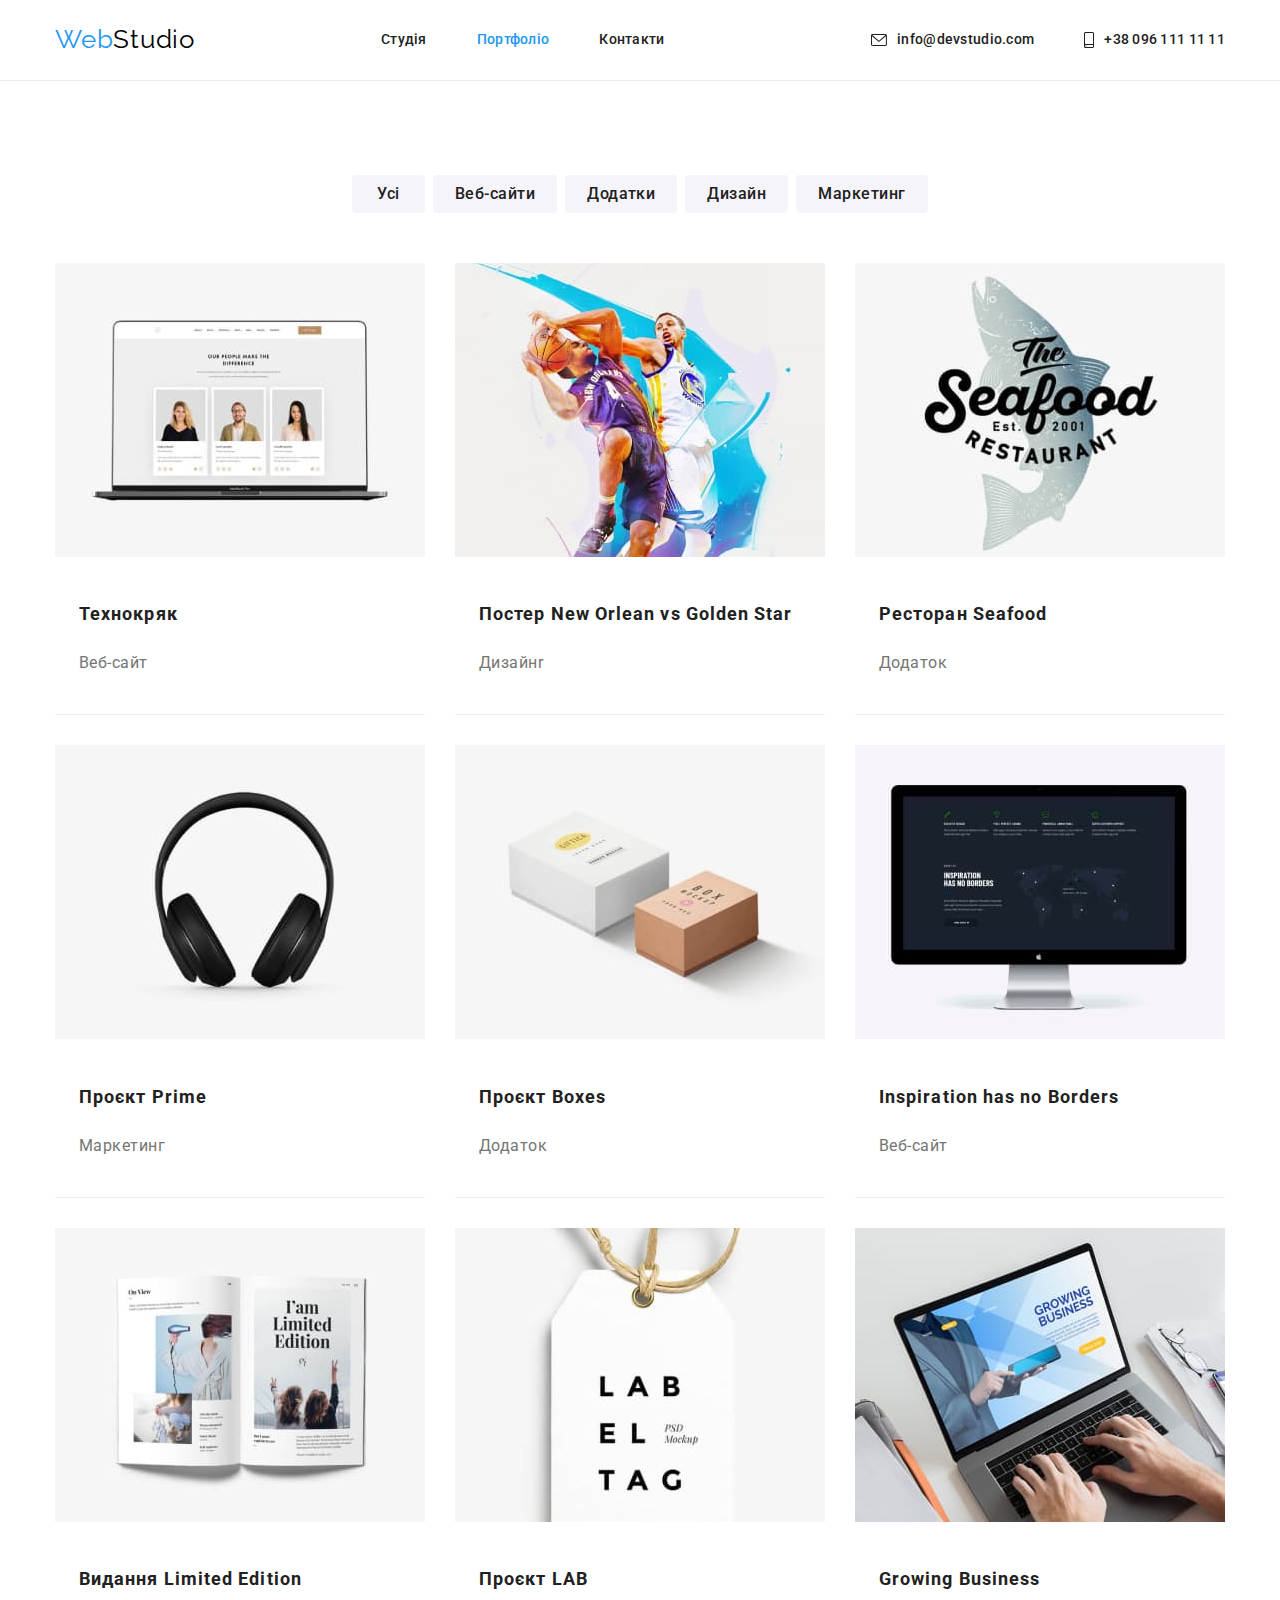
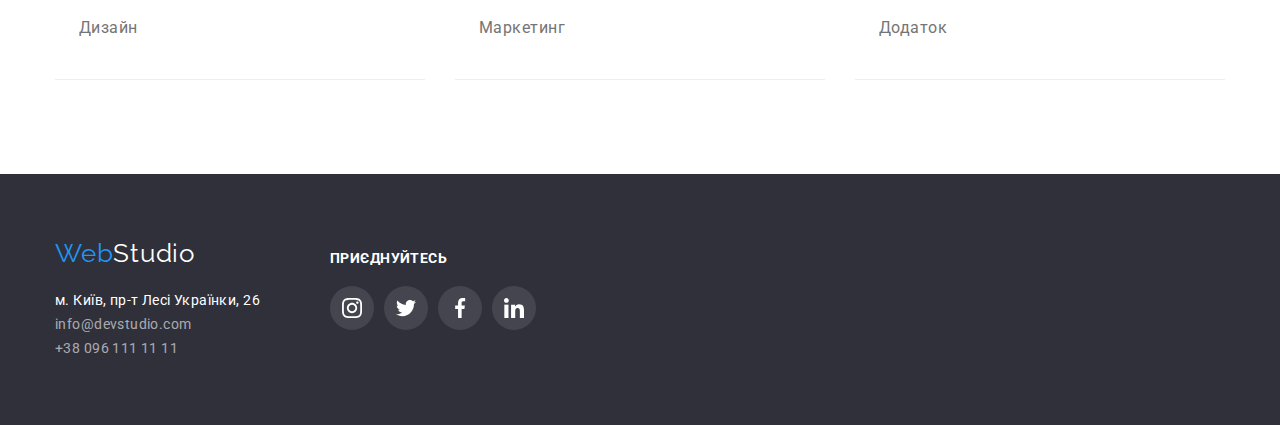
==== portfolio.html @ 320b0ddf "загрузка" ====
<!DOCTYPE html>
<html lang="uk">
  <head>
    <meta charset="UTF-8" />
    <meta http-equiv="X-UA-Compatible" content="IE=edge" />
    <meta name="viewport" content="width=device-width, initial-scale=1.0" />
    <title>Portfolio</title>
    <link rel="preconnect" href="https://fonts.googleapis.com" />
    <link
      href="https://fonts.googleapis.com/css2?family=Raleway:wght@700&family=Roboto:wght@400;500;700;900&display=swap"
      rel="stylesheet"
    />
    <link
      rel="stylesheet"
      href="https://cdnjs.cloudflare.com/ajax/libs/modern-normalize/1.1.0/modern-normalize.min.css"
    />
    <link rel="stylesheet" href="css/style.css" />
  </head>

  <body>
<!--general-->
    <header class="header">
      <div class="container nav">
        <a href="./index.html" class="logo">Web<span class="logo up">Studio</span></a>
        <nav>
<!--navigation-->
          <ul class="nav dot">
            <li class="nav item"><a href="./index.html" class="link">Студія</a></li>
            <li class="nav item"><a href="./portfolio.html" class="link current">Портфоліо</a></li>
            <li class="nav item"><a href="./index.html" class="link">Контакти</a></li>
          </ul>
        </nav>
<!--contact-->
       <ul class="contact dot">
          <li class="nav item">
            <a href="mailto:info@devstudio.com" class="link contact-icon">
              <svg class="envelope">
                <use href="./images/icons.svg#icon-envelope"></use>
              </svg>info@devstudio.com</a>
          </li>
          <li class="nav item">
            <a href="tel:+380961111111" class="link contact-icon">
              <svg class="smartphone">
                <use href="./images/icons.svg#icon-smartphone"></use>
              </svg>+38 096 111 11 11</a>            
          </li>
        </ul>
      </div>
    </header>
    <main>
<!--filter-->
      <section class="section">
        <div class="container">
          <ul class="filter dot">
            <li class="item">
              <button type="button" class="button-port one">Усі</button></li>
            <li class="item">
              <button type="button" class="button-port all">Веб-сайти</button></li>
            <li class="item">
              <button type="button" class="button-port all">Додатки</button></li>
            <li class="item">
              <button type="button" class="button-port all">Дизайн</button></li>
            <li class="item">
              <button type="button" class="button-port all">Маркетинг</button></li>
          </ul>
<!--content-->
          <ul class="content dot">
            <li class="content-element">
              <img src="./images/p1.jpg" alt="Технокряк" width="370" />
              <div class="card-port">
                <h2 class="titel-port">Технокряк</h2>
                <p class="text-port">Веб-сайт</p>
              </div>  
            </li>
            <li class="content-element">
              <img src="./images/p2.jpg" alt="Постер New Orlean vs Golden Star" width="370" />
              <div class="card-port">
                <h2 class="titel-port">Постер New Orlean vs Golden Star</h2>
                <p class="text-port">Дизайнr</p>
              </div>
            </li>
            <li class="content-element">
              <img src="./images/p3.jpg" alt="Ресторан Seafood" width="370" />
              <div class="card-port">
                <h2 class="titel-port">Ресторан Seafood</h2>
                <p class="text-port">Додаток</p>
              </div>
            </li>
            <li class="content-element">
              <img src="./images/p4.jpg" alt="Проєкт Prime" width="370" />
              <div class="card-port">
                <h2 class="titel-port">Проєкт Prime</h2>
                <p class="text-port">Маркетинг</p>
              </div>
            </li>
            <li class="content-element">
              <img src="./images/p5.jpg" alt="Проєкт Boxes" width="370" />
              <div class="card-port">
                <h2 class="titel-port">Проєкт Boxes</h2>
                <p class="text-port">Додаток</p>
              </div>
            </li>
            <li class="content-element">
              <img src="./images/p6.jpg" alt="Inspiration has no Borders" width="370" />
              <div class="card-port">
                <h2 class="titel-port">Inspiration has no Borders</h2>
                <p class="text-port">Веб-сайт</p>
              </div>
            </li>
            <li class="content-element">
              <img src="./images/p7.jpg" alt="Видання Limited Edition" width="370" />
              <div class="card-port">
                <h2 class="titel-port">Видання Limited Edition</h2>
                <p class="text-port">Дизайн</p>
              </div>
            </li>
            <li class="content-element">
              <img src="./images/p8.jpg" alt="Проєкт LAB" width="370" />
              <div class="card-port">
                <h2 class="titel-port">Проєкт LAB</h2>
                <p class="text-port">Маркетинг</p>
              </div>
            </li>
            <li class="content-element">
              <img src="./images/p9.jpg" alt="Growing Business" width="370" />
              <div class="card-port">
                <h2 class="titel-port">Growing Business</h2>
                <p class="text-port">Додаток</p>
              </div>
            </li>
          </ul>
        </div>
      </section>
    </main>
<!--finish-->
    <footer class="footer">
      <div class="container">
        <ul class="social dot">
          <li>
              <a href="./index.html" class="logo">Web<span class="logo down">Studio</span></a>
                <address>
                  <ul class="address dot">
                    <li>
                      <a href="https://goo.gl/maps/CPtrU1FHBa2aNyZL9" target="_blank"
                        rel="noopener noreferrer nofollow"
                        class="address">м. Київ, пр-т Лесі Українки, 26</a></li>
                    <li><a href="mailto:info@devstudio.com" class="link">info@devstudio.com</a><br/></li>
                    <li><a href="tel:+380961111111" class="link">+38 096 111 11 11</a></li>
                  </ul>
                </address>
          </li>
          <li>
            <ul class="clear dot">
              <li><p class="compound">приєднуйтесь</p></li>
              <li>
                  <ul class="social-footer dot">
                    <li><a href="" class="a-footer">
                      <svg class="icon-footer">
                        <use href="./images/icons.svg#icon-instagram"></use>
                      </svg></a>
                    </li>
                    <li><a href="" class="a-footer">
                        <svg class="icon-footer">
                          <use href="./images/icons.svg#icon-twitter"></use>
                        </svg></a>
                    </li>
                    <li><a href="" class="a-footer">
                        <svg class="icon-footer">
                          <use href="./images/icons.svg#icon-facebook"></use>
                        </svg></a>
                    </li>
                    <li><a href="" class="a-footer">
                        <svg class="icon-footer">
                          <use href="./images/icons.svg#icon-linkedin"></use>
                        </svg></a>
                    </li>
                  </ul>
              </li>
            </ul>
          </li>
        </ul>
      </div>
    </footer>
  </body>
</html>
---- css/style.css ----
:root {
  --background-general: #ffffff;
  --background-slogan: #2f303a;
  --background-slogan-gradient: rgba(47, 48, 58, 0.4);
  --background-comand: #f5f4fa;
  --color-logo: #000000;
  --color-general: #212121;
  --color-border-header: #ECECEC;
  --color-last: #757575;
  --color-link: #2196f3;
  --color-slogan: #ffffff;
  --color-button: #f5f4fa;
  --color-button-activ: #188ce8;
  --color-icon-footer: rgba(255, 255, 255, 0.1);
  --color-border-index: #f5f4fa;
  --color-border-portfolio: #eeeeee;
  --color-border-klient: #AFB1B8;
  --color-address-finish: rgba(255, 255, 255, 0.6);
  --color-shadow-ind: 0px 4px 4px rgba(0, 0, 0, 0.15);
  --color-comand-shadow: 0px 1px 3px rgba(0, 0, 0, 0.12), 0px 1px 1px rgba(0, 0, 0, 0.14),
                         0px 2px 1px rgba(0, 0, 0, 0.2);
  --color-shadow-port: 0px 3px 1px rgba(0, 0, 0, 0.1), 0px 1px 2px rgba(0, 0, 0, 0.08),
                       0px 2px 2px rgba(0, 0, 0, 0.12);
}

body {
  margin: 0;

  font-family: 'Roboto', sans-serif;

  background-color: var(--background-general);
  color: var(--color-general);
}
.header {
  border-bottom: 1px solid var(--color-border-header)
}

/* logotip */
.logo {
  margin-right: 93px;

  font-family: 'Raleway', sans-serif;
  font-size: 26px;
  line-height: 1.2;
  letter-spacing: 0.03em;
  text-decoration: none;

  color: var(--color-link);
}
.logo .up {
  color: var(--color-logo);
}
.logo .down {
  margin-right: -93px;
  color: var(--color-slogan);
}
/* flex */
.nav {
  display: flex;
  align-items: center;
}
/* menu nav */
.dot {
  padding: 0;
  margin: 0;
  list-style: none;
}
.nav .item + .item {
  margin-left: 50px;
}
.envelope {
  width: 16px;
  height: 12px;
  margin: 0 10px 0 0;
  fill: currentColor;
}
.smartphone {
  width: 10px;
  height: 16px;
  margin: 0 10px 0 0;
  fill: currentColor;
}
.nav .link {
  padding: 32px 0;

  text-decoration: none;
  font-weight: 500;
  font-size: 14px;
  line-height: 1.14;
  letter-spacing: 0.02em;

  color: var(--color-general);
}
.nav .link:hover,
.nav .link:focus {
  color: var(--color-link);
}
.nav .link.current {
  color: var(--color-link);
}
.contact {
  display: flex;
  margin-left: auto;
  align-items: center;
}
.contact-icon {
  display: flex;
  align-items: center;
}

/* section + container */
.section {
  padding: 94px 0;
}
.unsection {
  padding-top: 0;
}
.container {
  width: 1200px;
  margin-left: auto;
  margin-right: auto;
  padding-left: 15px;
  padding-right: 15px;
}

/* overlay + slogan */

.slogan {
  padding: 200px 0 200px 0;
  text-align: center;
}
.overlay {
  height: 600px;
  max-width: 1600px;
  margin-left: auto;
  margin-right: auto;
  background-color: var(--background-slogan);
  background-image: linear-gradient(
      to right,
      var(--background-slogan-gradient),
      var(--background-slogan-gradient)
    ),
    url(../images/jpg-0.jpg);
  background-repeat: no-repeat;
  background-size: cover;
  background-position: center;
}
.slogan-titel {
  margin: 0 0 30px 0;

  font-weight: 900;
  font-size: 44px;
  line-height: 1.36;
  text-align: center;
  letter-spacing: 0.06em;
  text-transform: uppercase;

  color: var(--color-slogan);
}

/* button */
.button-ind {
  border-radius: 4px;
  border: none;
  padding: 10px 32px;

  background-color: var(--color-link);
  color: var(--color-slogan);
  box-shadow: var(--color-shadow-ind);

  cursor: pointer;
  font-family: inherit;
  font-size: 16px;
  line-height: 1.88;
  letter-spacing: 0.06em;
  text-align: center;
}
.button-ind:hover,
.button-ind:focus {
  background-color: var(--color-button-activ);
}
.button-port {
  border-radius: 4px;
  border: none;

  background-color: var(--color-button);
  color: var(--color-general);

  cursor: pointer;
  font-family: inherit;
  font-weight: 500;
  font-size: 16px;
  line-height: 1.63;
  text-align: center;
  letter-spacing: 0.03em;
}
.button-port:hover,
.button-port:focus {
  background-color: var(--color-link);
  color: var(--color-slogan);
  box-shadow: var(--color-shadow-port);
}
.button-port.one {
  padding: 6px 25px;
}
.button-port.all {
  padding: 6px 22px;
}

/* specifical */
.specifical {
  display: flex;
  padding: 0;
  margin: 0 0 0 -30px;
}
.specifical .line {
  flex-basis: calc(100% / 4-30px);
  margin-left: 30px;
}
.line-icon {
  width: 270px;
  height: 120px;
  margin-bottom: 30px;
  background-color: var(--background-comand);
  border-radius: 4px;
}

.specifical .titel-ind {
  margin: 0 0 10px 0;
  padding: 0;

  font-size: 14px;
  line-height: 1.14;
  letter-spacing: 0.03em;
  text-transform: uppercase;

  color: var(--color-general);
}
.specifical .text-ind {
  margin: 0;
  padding: 0;

  width: 270px;
  font-size: 14px;
  line-height: 1.71;
  letter-spacing: 0.03em;

  color: var(--color-last);
}
/* titels */
.titels {
  padding: 0;
  margin: 0 0 50px 0;

  font-size: 36px;
  line-height: 1.17;
  text-align: center;
  letter-spacing: 0.03em;

  color: var(--color-general);
}
/* work */
.work {
  display: flex;
  margin: 0 0 0 -30px;
  padding: 0;
}
.work .item {
  flex-basis: calc(100% / 3-30px);
  margin-left: 30px;
}

/* comand */
.comand {
  display: flex;
  margin: 0 0 0 -30px;
  padding: 0;
}
.background-comand {
  background-color: var(--background-comand);
}
.comand .foto {
  flex-basis: calc(100% / 4-30px);
  margin-left: 30px;
  box-shadow: var(--color-comand-shadow);
  border-radius: 0px 0px 4px 4px;
}
.comand .fotoline {
  margin-bottom: 30px;
}
.comand .name {
  margin: 0 0 10px 0;
  padding: 0;

  font-size: 16px;
  line-height: 1.17;
  letter-spacing: 0.03em;
  text-align: center;

  color: var(--color-general);
}
.comand .proff {
  margin: 0 0 16px 0;
  padding: 0;

  font-size: 16px;
  line-height: 1.17;
  text-align: center;
  letter-spacing: 0.03em;

  color: var(--color-last);
}
.social-card {
  display: flex;
  justify-content: center;
  gap: 10px;
  margin: 0 0 30px 0;
  padding: 0;
}
.a-card {
  display: flex;
  justify-content: center;
  align-items: center;
  text-decoration: none;
  border-radius: 50%;
  border: none;
  width: 44px;
  height: 44px;
  padding: 0;
  margin: 0 auto;
  
  color: var(--color-border-klient);
}
.icon-card {
  width: 20px;
  height: 20px;
  fill: currentColor;
  align-items: center;
}
.a-card:hover,
.a-card:focus {
  background-color: var(--color-button-activ);
  color: var(--color-slogan);
}

/* klient */
.klient {
  display: flex;
  justify-content: space-between;
  margin: 0;
  padding: 0;
  list-style: none;
 }
.klient-line {
  padding: 0;
  border: none;
}
.klient-icon {
  width: 170px;
  height: 92px;
  border: 1px solid var(--color-border-klient);
  border-radius: 4px;
  fill: var(--color-border-klient);
}
.klient-icon:hover,
.klient-line:focus {
  fill: var(--color-link);
  border: 1px solid var(--color-link);
}

/* finish */
.footer {
  padding: 64px 0;

  background-color: var(--background-slogan);
}
.address {
  margin: 20px 0 0 0;
  align-items: center;

  color: var(--color-slogan);

  font-style: normal;
  font-size: 14px;
  line-height: 1.71;
  letter-spacing: 0.03em;
  text-decoration: none;
}
.address .link {
  margin: 9px 0 0 0;

  color: var(--color-slogan);
  color: var(--color-address-finish);

  text-decoration: none;
  font-size: 14px;
  line-height: 1.71;
  letter-spacing: 0.03em;
}
.address .link:hover,
.address .link:focus {
  color: var(--color-link);
}
.social {
  display: flex;
  margin: 0;
  padding: 0;
}
.clear {
  margin: 0;
  padding: 0;
}
.compound {
  margin: 12px 0 20px 70px;
  padding: 0;
  font-weight: 700;
  font-size: 14px;
  line-height: 16px;
  letter-spacing: 0.03em;
  text-transform: uppercase;
  color: var(--background-general);
}
.social-footer {
  display: flex;
  justify-content: right;
  gap: 10px;
  margin: 0 0 0 70px;
  padding: 0;
}
.a-footer {
  display: flex;
  justify-content: center;
  align-items: center;
  text-decoration: none;
  border-radius: 50%;
  border: none;
  width: 44px;
  height: 44px;
  padding: 0;
  margin: 0 auto;
  
  color: var(--color-slogan);
  background-color: var(--color-icon-footer);
}
.icon-footer {
  width: 20px;
  height: 20px;
  fill: currentColor;
  align-items: center;
}
.a-footer:hover,
.a-footer:focus {
  background-color: var(--color-button-activ);
  color: var(--color-slogan);
}

/* portfolio */
.filter {
  display: flex;
  justify-content: center;
  margin-bottom: 50px;
}
.filter .item + .item {
  margin-left: 8px;
}
.content {
  display: flex;
  flex-wrap: wrap;
  margin: 0;
  padding: 0;
  gap: 30px;
}
.content-element {
  border-bottom: 1px solid var(--color-border-portfolio);
}
.content-element:hover,
.content-element:focus {
  box-shadow: 0px 1px 3px rgba(0, 0, 0, 0.12), 0px 1px 1px rgba(0, 0, 0, 0.14),
              0px 2px 1px rgba(0, 0, 0, 0.2);
}
.card-port {
  padding: 20px 24px;
}
.content .titel-port {
  font-size: 18px;
  line-height: 2;
  letter-spacing: 0.06em;

  color: var(--color-general);
}
.content .text-port {
  font-size: 16px;
  line-height: 1.88;
  letter-spacing: 0.03em;

  color: var(--color-last);
}
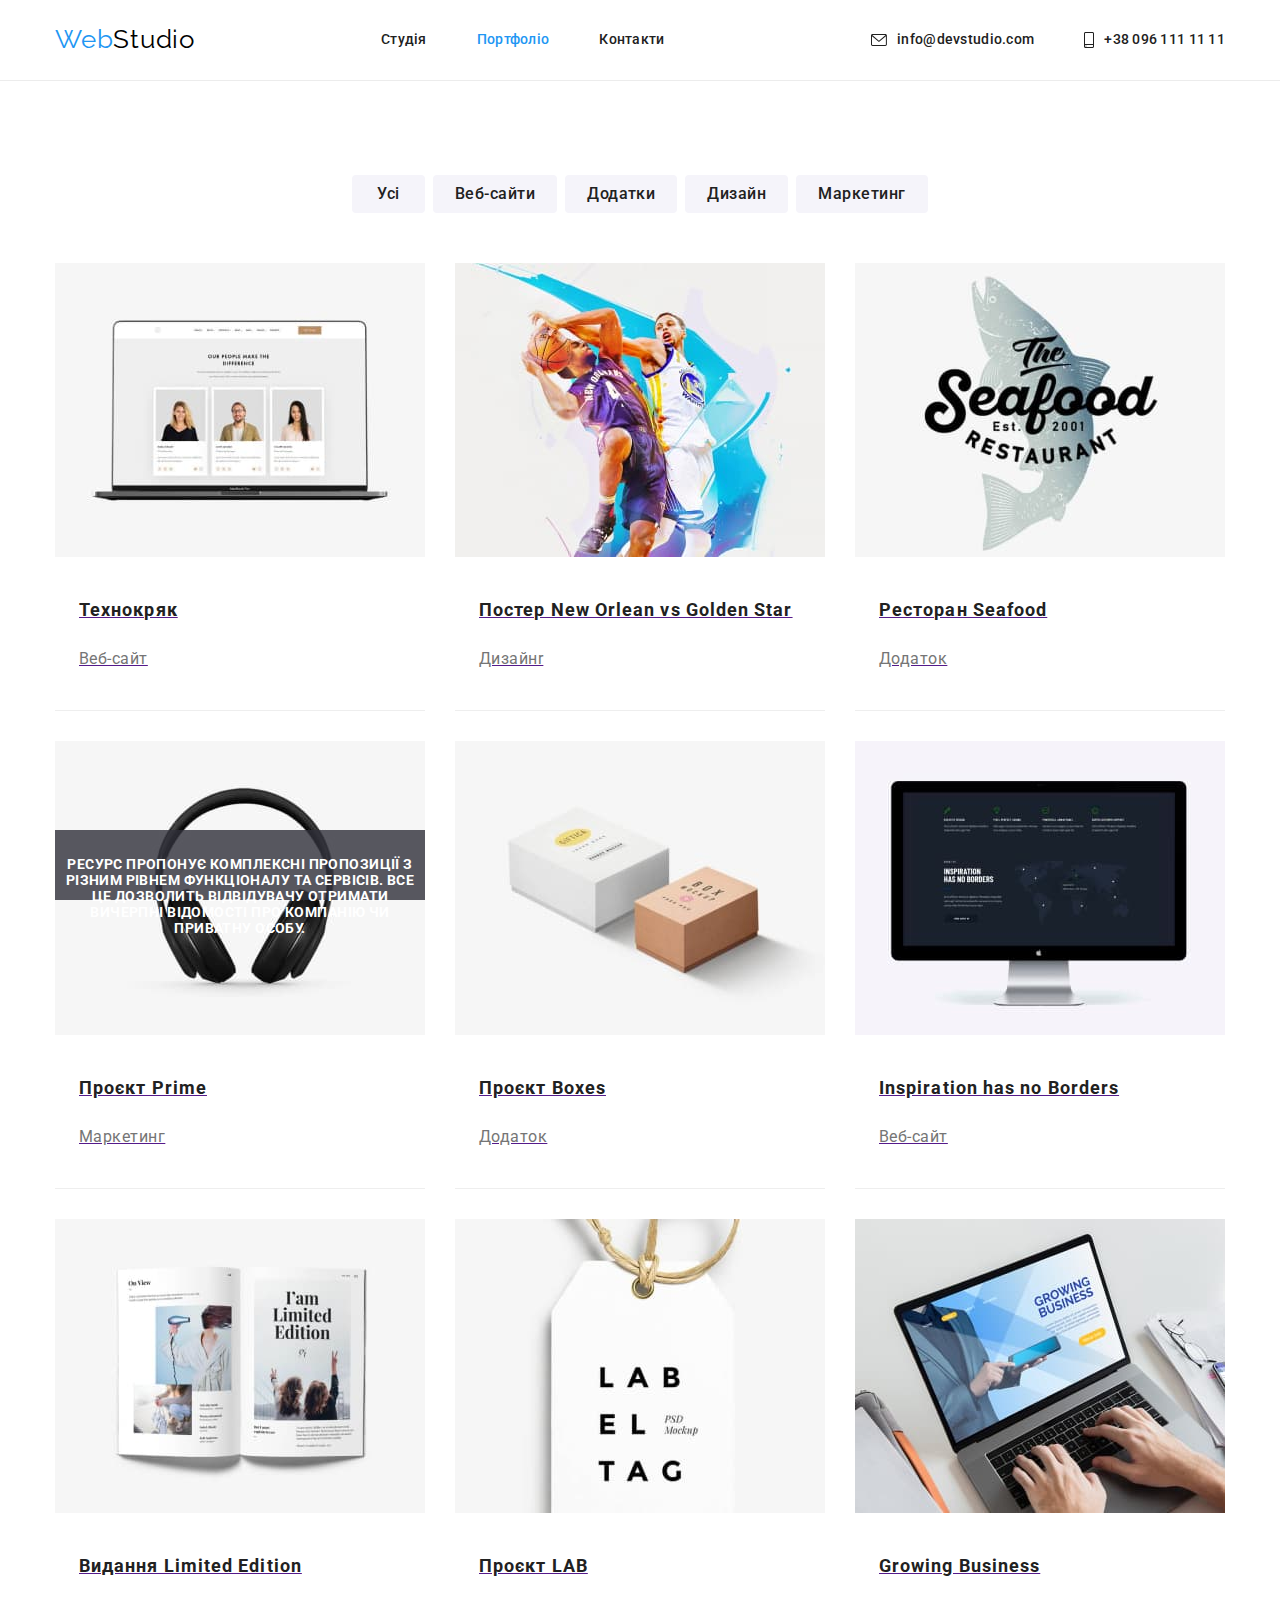
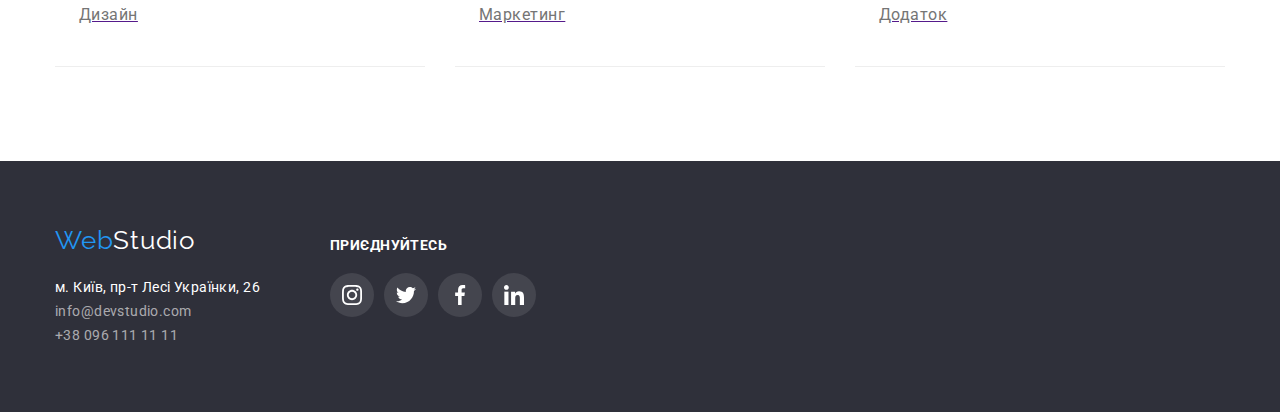
==== commit 0c5f6216: "ещё нет полосочки и синей картинки" ====
--- a/portfolio.html
+++ b/portfolio.html
@@ -66,67 +66,83 @@
 <!--content-->
           <ul class="content dot">
             <li class="content-element">
+              <a href="">
+              <div class="overlay-thumb">
               <img src="./images/p1.jpg" alt="Технокряк" width="370" />
-              <div class="card-port">
+              <div class="card-port ">
                 <h2 class="titel-port">Технокряк</h2>
                 <p class="text-port">Веб-сайт</p>
-              </div>  
-            </li>
-            <li class="content-element">
+              </div></div></a>
+              <div class="overlay-port">
+                <p class="overlay-text">
+                Ресурс пропонує комплексні пропозиції з різним рівнем функціоналу та сервісів. Все це дозволить відвідувачу отримати
+                вичерпні відомості про компанію чи приватну особу.
+                </p>
+              </div>
+            </li>
+            <li class="content-element">
+              <a href="">
               <img src="./images/p2.jpg" alt="Постер New Orlean vs Golden Star" width="370" />
               <div class="card-port">
                 <h2 class="titel-port">Постер New Orlean vs Golden Star</h2>
                 <p class="text-port">Дизайнr</p>
-              </div>
-            </li>
-            <li class="content-element">
+              </div></a>
+            </li>
+            <li class="content-element">
+              <a href="">
               <img src="./images/p3.jpg" alt="Ресторан Seafood" width="370" />
               <div class="card-port">
                 <h2 class="titel-port">Ресторан Seafood</h2>
                 <p class="text-port">Додаток</p>
-              </div>
-            </li>
-            <li class="content-element">
+              </div></a>
+            </li>
+            <li class="content-element">
+              <a href="">
               <img src="./images/p4.jpg" alt="Проєкт Prime" width="370" />
               <div class="card-port">
                 <h2 class="titel-port">Проєкт Prime</h2>
                 <p class="text-port">Маркетинг</p>
-              </div>
-            </li>
-            <li class="content-element">
+              </div></a>
+            </li>
+            <li class="content-element">
+              <a href="">
               <img src="./images/p5.jpg" alt="Проєкт Boxes" width="370" />
               <div class="card-port">
                 <h2 class="titel-port">Проєкт Boxes</h2>
                 <p class="text-port">Додаток</p>
-              </div>
-            </li>
-            <li class="content-element">
+              </div></a>
+            </li>
+            <li class="content-element">
+              <a href="">
               <img src="./images/p6.jpg" alt="Inspiration has no Borders" width="370" />
               <div class="card-port">
                 <h2 class="titel-port">Inspiration has no Borders</h2>
                 <p class="text-port">Веб-сайт</p>
-              </div>
-            </li>
-            <li class="content-element">
+              </div></a>
+            </li>
+            <li class="content-element">
+              <a href="">
               <img src="./images/p7.jpg" alt="Видання Limited Edition" width="370" />
               <div class="card-port">
                 <h2 class="titel-port">Видання Limited Edition</h2>
                 <p class="text-port">Дизайн</p>
-              </div>
-            </li>
-            <li class="content-element">
+              </div></a>
+            </li>
+            <li class="content-element">
+              <a href="">
               <img src="./images/p8.jpg" alt="Проєкт LAB" width="370" />
               <div class="card-port">
                 <h2 class="titel-port">Проєкт LAB</h2>
                 <p class="text-port">Маркетинг</p>
-              </div>
-            </li>
-            <li class="content-element">
+              </div></a>
+            </li>
+            <li class="content-element">
+              <a href="">
               <img src="./images/p9.jpg" alt="Growing Business" width="370" />
               <div class="card-port">
                 <h2 class="titel-port">Growing Business</h2>
                 <p class="text-port">Додаток</p>
-              </div>
+              </div></a>
             </li>
           </ul>
         </div>
--- a/css/style.css
+++ b/css/style.css
@@ -3,6 +3,7 @@
   --background-slogan: #2f303a;
   --background-slogan-gradient: rgba(47, 48, 58, 0.4);
   --background-comand: #f5f4fa;
+  --background-label: rgba(47, 48, 58, 0.8);
   --color-logo: #000000;
   --color-general: #212121;
   --color-border-header: #ECECEC;
@@ -11,6 +12,7 @@
   --color-slogan: #ffffff;
   --color-button: #f5f4fa;
   --color-button-activ: #188ce8;
+  --color-label: #FFFFFF;
   --color-icon-footer: rgba(255, 255, 255, 0.1);
   --color-border-index: #f5f4fa;
   --color-border-portfolio: #eeeeee;
@@ -21,6 +23,7 @@
                          0px 2px 1px rgba(0, 0, 0, 0.2);
   --color-shadow-port: 0px 3px 1px rgba(0, 0, 0, 0.1), 0px 1px 2px rgba(0, 0, 0, 0.08),
                        0px 2px 2px rgba(0, 0, 0, 0.12);
+  --color-backdrop: rgba(0, 0, 0, 0.2);
 }
 
 body {
@@ -31,6 +34,18 @@
   background-color: var(--background-general);
   color: var(--color-general);
 }
+img {
+  display: block;
+  width: 100%;
+  height: auto;
+}
+:hover, :focus {
+  transition-duration: 250ms;
+  transition-timing-function: cubic-bezier(0.4, 0, 0.2, 1);
+  transition-delay: 0;
+
+}
+
 .header {
   border-bottom: 1px solid var(--color-border-header)
 }
@@ -129,7 +144,7 @@
   padding: 200px 0 200px 0;
   text-align: center;
 }
-.overlay {
+.overlay-ind {
   height: 600px;
   max-width: 1600px;
   margin-left: auto;
@@ -269,6 +284,30 @@
   flex-basis: calc(100% / 3-30px);
   margin-left: 30px;
 }
+.label-thumb {
+  position: relative;
+}
+.label {
+  margin: 0;
+  padding: 0;
+  width: 370px;
+  height: 70px;
+  background-color: var(--background-label);
+  position: absolute;
+  bottom: 0;
+
+}
+.label-text {
+  color: var(--color-label);
+  font-weight: 700;
+  font-size: 14px;
+  line-height: 1.14;
+  text-align: center;
+  letter-spacing: 0.03em;
+  text-transform: uppercase;
+  padding: 27px 0 27px 0;
+  margin: 0;
+}
 
 /* comand */
 .comand {
@@ -495,3 +534,81 @@
 
   color: var(--color-last);
 }
+
+/* overlay */
+.overlay-thumb {
+  position: relative;
+}
+.overlay-port {
+  position: absolute;
+  bottom: 0;
+  width: 370px;
+  height: 70px;
+  margin: 0;
+  padding: 0;
+  background-color: var(--background-label);
+}
+.overlay-text {
+  color: var(--color-label);
+  font-weight: 700;
+  font-size: 14px;
+  line-height: 1.14;
+  text-align: center;
+  letter-spacing: 0.03em;
+  text-transform: uppercase;
+  padding: 27px 0 27px 0;
+  margin: 0;
+}
+
+/* modal window */
+.backdrop {
+  position: fixed;
+  left: 0px;
+  top: 0px;
+  width: 100%;
+  height: 100%;
+  background-color: var(--color-backdrop);
+}
+.backdrop.is-hidden {
+  visibility: hidden;
+  opacity: 0;
+  pointer-events: none;
+}
+.modal {
+  position: absolute;
+  top: 50%;
+  left: 50%;
+  transform: translate(-50%, -50%);
+  width: 528px;
+  height: 581px;
+  background-color: var(--background-general);
+  padding: 0;
+  margin: 0;
+}
+.close-posicion {
+  display: flex;
+  margin: 8px;
+  justify-content: right;
+  list-style: none;
+}
+.close-modal {
+  display: flex;
+  justify-content: center;
+  align-items: center;
+  text-decoration: none;
+  border-radius: 50%;
+  border: 1px solid rgba(0, 0, 0, 0.1);
+  width: 30px;
+  height: 30px;
+  padding: 0;
+  margin: 0;
+  
+  color: var(--color-logo);
+  background-color: var(--background-general)
+}
+.icon-modal {
+  width: 11px;
+  height: 11px;
+  fill: currentColor;
+  align-items: center;
+}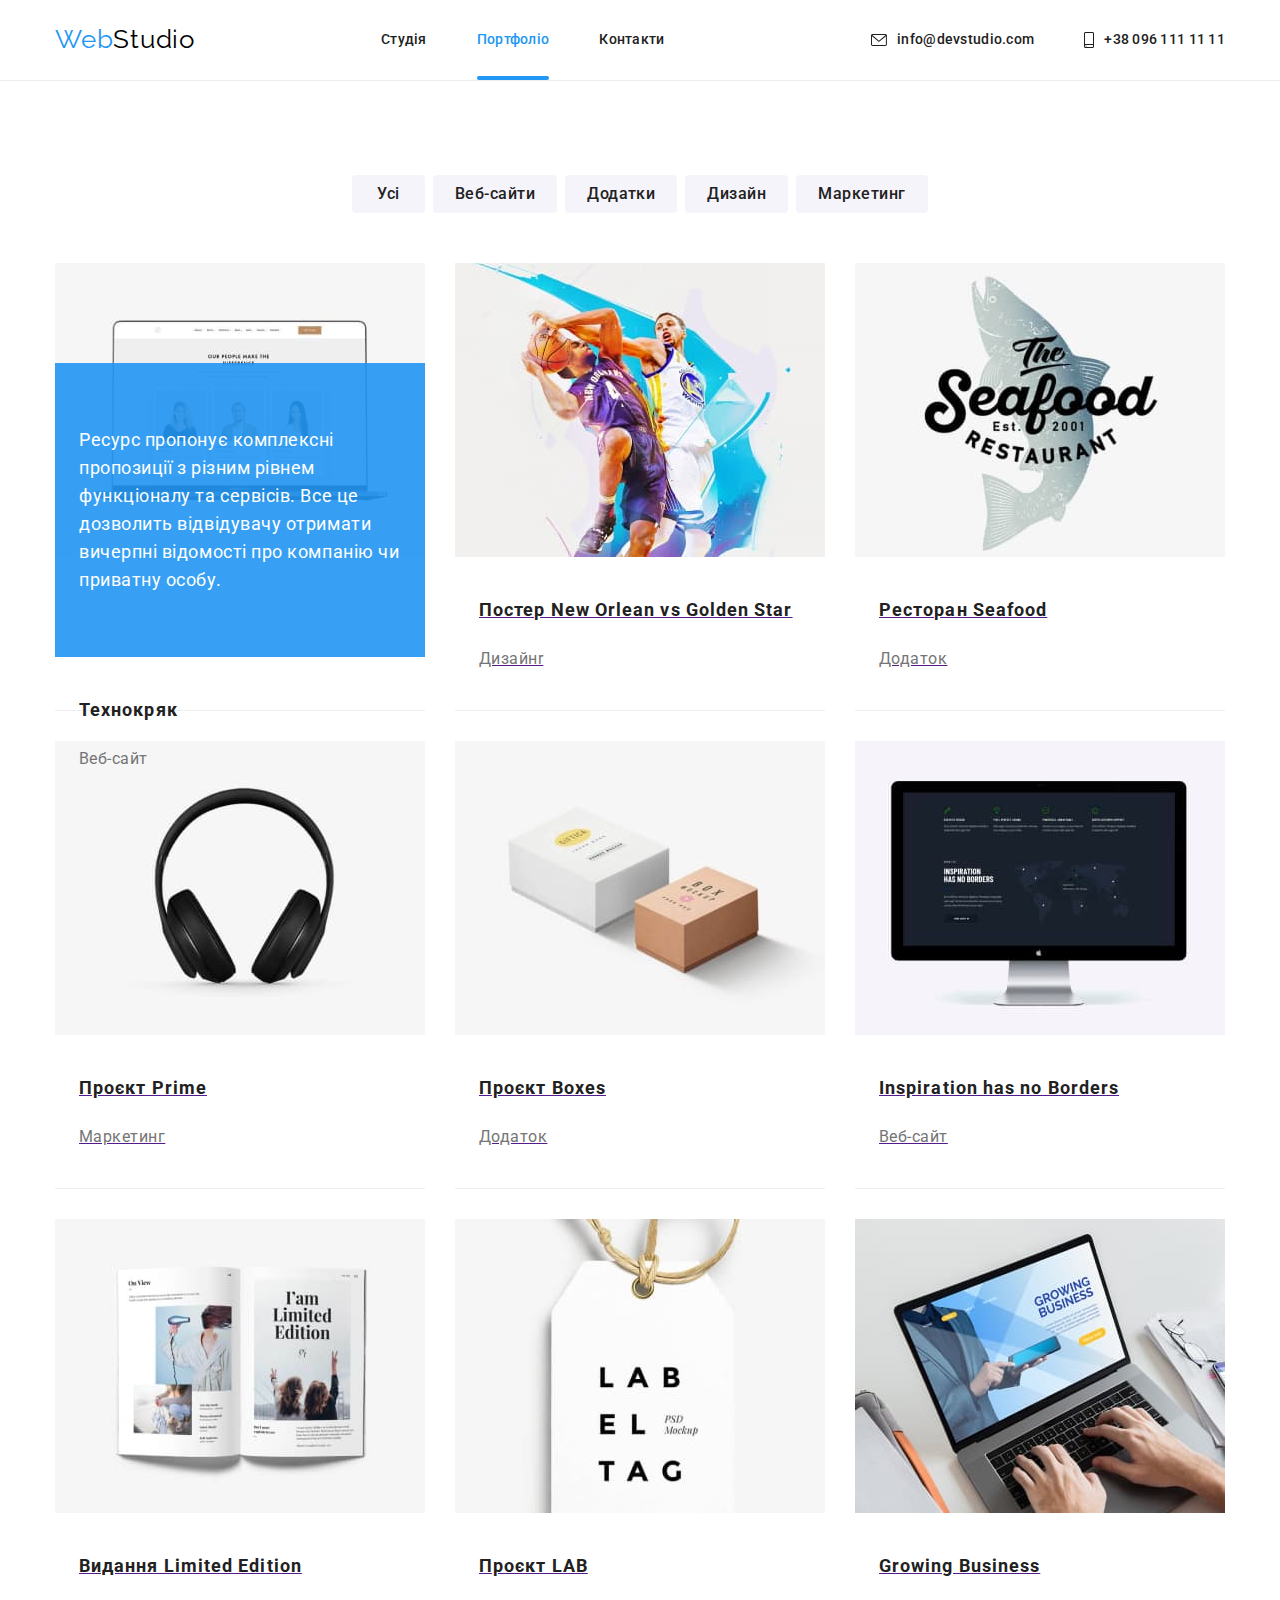
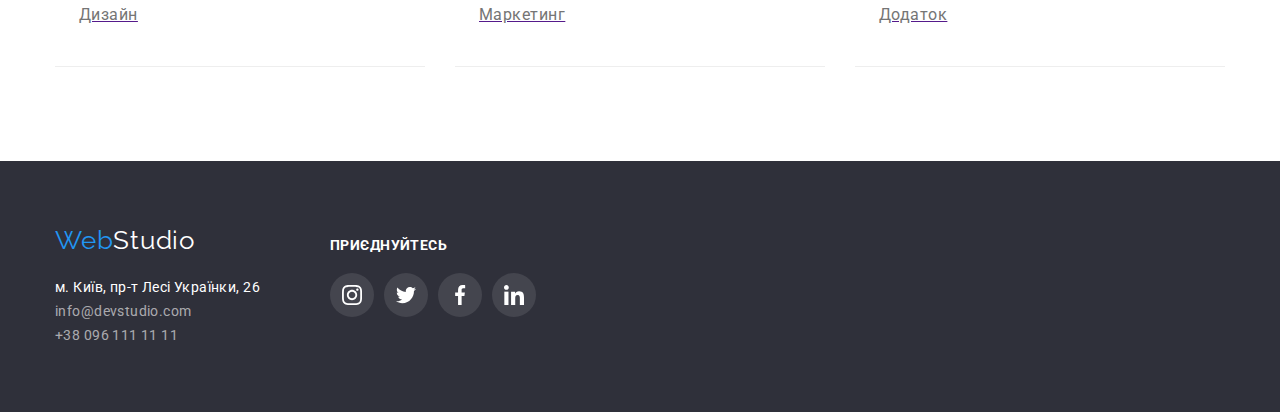
==== commit f25904d2: "22-12-12" ====
--- a/portfolio.html
+++ b/portfolio.html
@@ -69,16 +69,16 @@
               <a href="">
               <div class="overlay-thumb">
               <img src="./images/p1.jpg" alt="Технокряк" width="370" />
-              <div class="card-port ">
-                <h2 class="titel-port">Технокряк</h2>
-                <p class="text-port">Веб-сайт</p>
-              </div></div></a>
               <div class="overlay-port">
                 <p class="overlay-text">
                 Ресурс пропонує комплексні пропозиції з різним рівнем функціоналу та сервісів. Все це дозволить відвідувачу отримати
                 вичерпні відомості про компанію чи приватну особу.
                 </p>
-              </div>
+              <div class="card-port ">
+                <h2 class="titel-port">Технокряк</h2>
+                <p class="text-port">Веб-сайт</p>
+              </div></div></div></a>
+              
             </li>
             <li class="content-element">
               <a href="">
--- a/css/style.css
+++ b/css/style.css
@@ -6,24 +6,27 @@
   --background-label: rgba(47, 48, 58, 0.8);
   --color-logo: #000000;
   --color-general: #212121;
-  --color-border-header: #ECECEC;
+  --color-border-header: #ececec;
   --color-last: #757575;
   --color-link: #2196f3;
   --color-slogan: #ffffff;
   --color-button: #f5f4fa;
   --color-button-activ: #188ce8;
-  --color-label: #FFFFFF;
+  --color-label: #ffffff;
   --color-icon-footer: rgba(255, 255, 255, 0.1);
   --color-border-index: #f5f4fa;
   --color-border-portfolio: #eeeeee;
-  --color-border-klient: #AFB1B8;
+  --color-border-klient: #afb1b8;
+  --color-overlay-portfolio: rgba(33, 150, 243, 0.9);
   --color-address-finish: rgba(255, 255, 255, 0.6);
   --color-shadow-ind: 0px 4px 4px rgba(0, 0, 0, 0.15);
   --color-comand-shadow: 0px 1px 3px rgba(0, 0, 0, 0.12), 0px 1px 1px rgba(0, 0, 0, 0.14),
-                         0px 2px 1px rgba(0, 0, 0, 0.2);
+    0px 2px 1px rgba(0, 0, 0, 0.2);
   --color-shadow-port: 0px 3px 1px rgba(0, 0, 0, 0.1), 0px 1px 2px rgba(0, 0, 0, 0.08),
-                       0px 2px 2px rgba(0, 0, 0, 0.12);
+    0px 2px 2px rgba(0, 0, 0, 0.12);
   --color-backdrop: rgba(0, 0, 0, 0.2);
+  --transition-duration: 250ms;
+  --transition-timing: cubic-bezier(0.4, 0, 0.2, 1);
 }
 
 body {
@@ -39,15 +42,9 @@
   width: 100%;
   height: auto;
 }
-:hover, :focus {
-  transition-duration: 250ms;
-  transition-timing-function: cubic-bezier(0.4, 0, 0.2, 1);
-  transition-delay: 0;
-
-}
 
 .header {
-  border-bottom: 1px solid var(--color-border-header)
+  border-bottom: 1px solid var(--color-border-header);
 }
 
 /* logotip */
@@ -69,7 +66,7 @@
   margin-right: -93px;
   color: var(--color-slogan);
 }
-/* flex */
+/* nav flex */
 .nav {
   display: flex;
   align-items: center;
@@ -104,6 +101,8 @@
   line-height: 1.14;
   letter-spacing: 0.02em;
 
+  transition: color var(--transition-timing) var(--transition-duration);
+
   color: var(--color-general);
 }
 .nav .link:hover,
@@ -111,7 +110,19 @@
   color: var(--color-link);
 }
 .nav .link.current {
+  position: relative;
   color: var(--color-link);
+}
+.nav .link.current::after {
+  content: '';
+  position: absolute;
+
+  display: block;
+  width: 100%;
+  height: 4px;
+  border-radius: 2px;
+  background-color: var(--color-link);
+  margin-top: 28px;
 }
 .contact {
   display: flex;
@@ -179,16 +190,18 @@
   border: none;
   padding: 10px 32px;
 
-  background-color: var(--color-link);
-  color: var(--color-slogan);
-  box-shadow: var(--color-shadow-ind);
-
   cursor: pointer;
   font-family: inherit;
   font-size: 16px;
   line-height: 1.88;
   letter-spacing: 0.06em;
   text-align: center;
+
+  background-color: var(--color-link);
+  color: var(--color-slogan);
+  box-shadow: var(--color-shadow-ind);
+
+  transition: background-color var(--transition-timing) var(--transition-duration);
 }
 .button-ind:hover,
 .button-ind:focus {
@@ -197,9 +210,6 @@
 .button-port {
   border-radius: 4px;
   border: none;
-
-  background-color: var(--color-button);
-  color: var(--color-general);
 
   cursor: pointer;
   font-family: inherit;
@@ -208,6 +218,14 @@
   line-height: 1.63;
   text-align: center;
   letter-spacing: 0.03em;
+
+  background-color: var(--color-button);
+  color: var(--color-general);
+  box-shadow: none;
+
+  transition: background-color var(--transition-timing) var(--transition-duration),
+    color var(--transition-timing) var(--transition-duration),
+    box-shadow var(--transition-timing) var(--transition-duration);
 }
 .button-port:hover,
 .button-port:focus {
@@ -295,7 +313,6 @@
   background-color: var(--background-label);
   position: absolute;
   bottom: 0;
-
 }
 .label-text {
   color: var(--color-label);
@@ -305,7 +322,7 @@
   text-align: center;
   letter-spacing: 0.03em;
   text-transform: uppercase;
-  padding: 27px 0 27px 0;
+  padding: 27px 0;
   margin: 0;
 }
 
@@ -367,8 +384,12 @@
   height: 44px;
   padding: 0;
   margin: 0 auto;
-  
+
+  background-color: var(--background-general);
   color: var(--color-border-klient);
+
+  transition: background-color var(--transition-timing) var(--transition-duration),
+    color var(--transition-timing) var(--transition-duration);
 }
 .icon-card {
   width: 20px;
@@ -389,7 +410,7 @@
   margin: 0;
   padding: 0;
   list-style: none;
- }
+}
 .klient-line {
   padding: 0;
   border: none;
@@ -400,6 +421,9 @@
   border: 1px solid var(--color-border-klient);
   border-radius: 4px;
   fill: var(--color-border-klient);
+
+  transition: fill var(--transition-timing) var(--transition-duration),
+    border var(--transition-timing) var(--transition-duration);
 }
 .klient-icon:hover,
 .klient-line:focus {
@@ -435,6 +459,8 @@
   font-size: 14px;
   line-height: 1.71;
   letter-spacing: 0.03em;
+
+  transition: color var(--transition-timing) var(--transition-duration);
 }
 .address .link:hover,
 .address .link:focus {
@@ -477,9 +503,11 @@
   height: 44px;
   padding: 0;
   margin: 0 auto;
-  
+
   color: var(--color-slogan);
   background-color: var(--color-icon-footer);
+  transition: background-color var(--transition-timing) var(--transition-duration),
+    color var(--transition-timing) var(--transition-duration);
 }
 .icon-footer {
   width: 20px;
@@ -515,7 +543,7 @@
 .content-element:hover,
 .content-element:focus {
   box-shadow: 0px 1px 3px rgba(0, 0, 0, 0.12), 0px 1px 1px rgba(0, 0, 0, 0.14),
-              0px 2px 1px rgba(0, 0, 0, 0.2);
+    0px 2px 1px rgba(0, 0, 0, 0.2);
 }
 .card-port {
   padding: 20px 24px;
@@ -535,29 +563,33 @@
   color: var(--color-last);
 }
 
-/* overlay */
+/* overlay portfolio*/
 .overlay-thumb {
   position: relative;
 }
 .overlay-port {
   position: absolute;
-  bottom: 0;
-  width: 370px;
-  height: 70px;
-  margin: 0;
-  padding: 0;
-  background-color: var(--background-label);
+  opacity: 1;
+  top: 0;
+  left: 0;
+  width: 100%;
+  height: 100%;
+  margin: 0;
+  padding: 0;
+  transform: translateY(100px);
+  background-color: var(--color-overlay-portfolio);
 }
 .overlay-text {
+  font-size: 18px;
+  line-height: 1.556;
+  letter-spacing: 0.03em;
+  padding: 63px 24px;
+  margin: 0;
   color: var(--color-label);
-  font-weight: 700;
-  font-size: 14px;
-  line-height: 1.14;
-  text-align: center;
-  letter-spacing: 0.03em;
-  text-transform: uppercase;
-  padding: 27px 0 27px 0;
-  margin: 0;
+}
+.overlay-port:hover,
+.overlay-port:focus {
+  opacity: 0.5;
 }
 
 /* modal window */
@@ -602,13 +634,13 @@
   height: 30px;
   padding: 0;
   margin: 0;
-  
+
   color: var(--color-logo);
-  background-color: var(--background-general)
+  background-color: var(--background-general);
 }
 .icon-modal {
   width: 11px;
   height: 11px;
   fill: currentColor;
   align-items: center;
-}+}
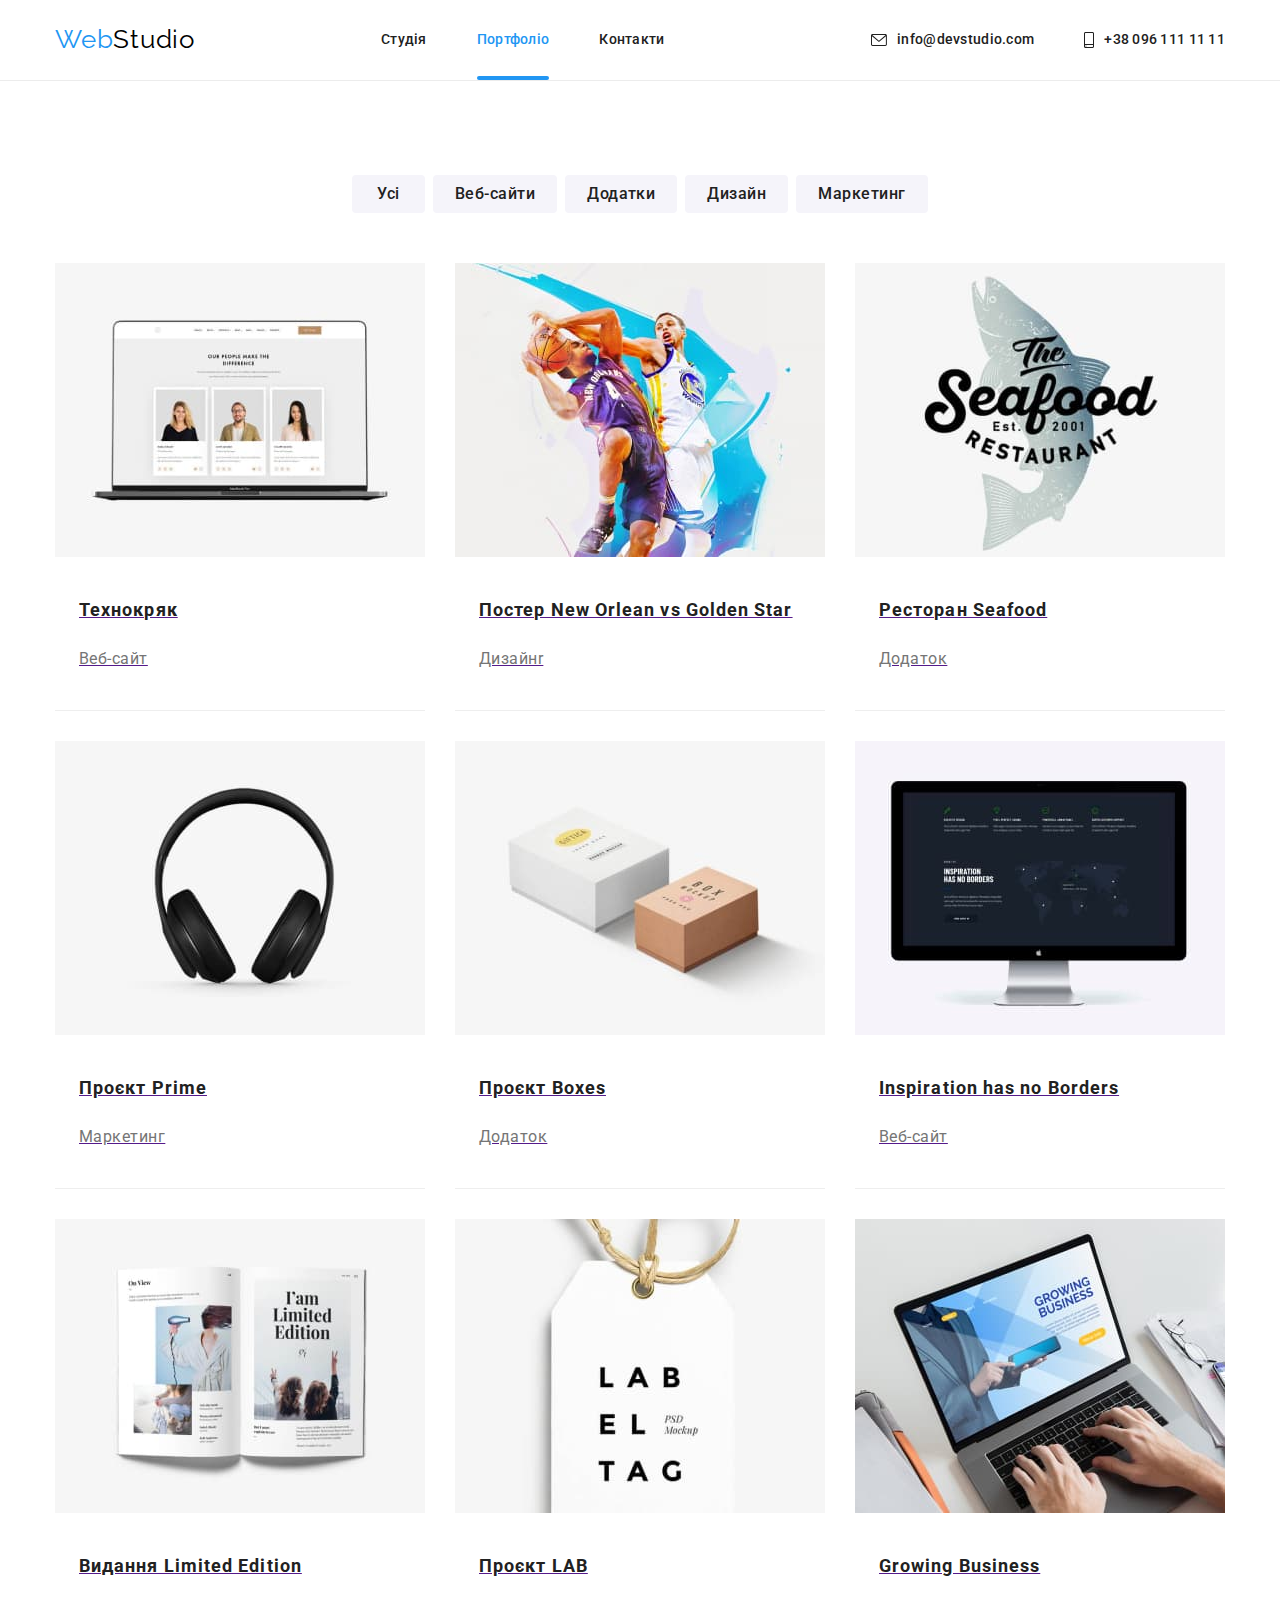
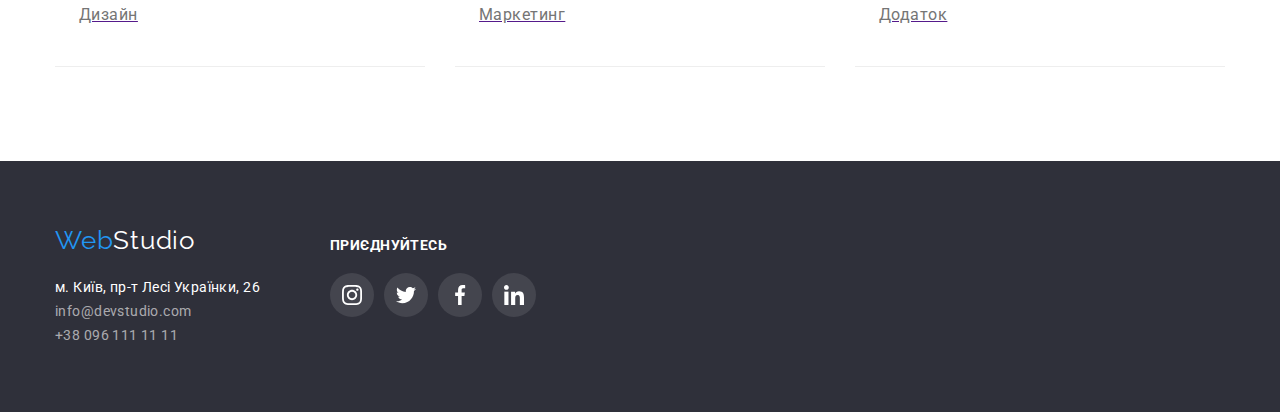
==== commit 17327170: "анимация не получается" ====
--- a/portfolio.html
+++ b/portfolio.html
@@ -68,25 +68,33 @@
             <li class="content-element">
               <a href="">
               <div class="overlay-thumb">
-              <img src="./images/p1.jpg" alt="Технокряк" width="370" />
+                <img src="./images/p1.jpg" alt="Технокряк" width="370" />
               <div class="overlay-port">
                 <p class="overlay-text">
                 Ресурс пропонує комплексні пропозиції з різним рівнем функціоналу та сервісів. Все це дозволить відвідувачу отримати
                 вичерпні відомості про компанію чи приватну особу.
-                </p>
+                </p></div>
               <div class="card-port ">
                 <h2 class="titel-port">Технокряк</h2>
                 <p class="text-port">Веб-сайт</p>
-              </div></div></div></a>
+              </div></div></a>
               
             </li>
             <li class="content-element">
               <a href="">
-              <img src="./images/p2.jpg" alt="Постер New Orlean vs Golden Star" width="370" />
+              <div class="overlay-thumb">
+                <img src="./images/p2.jpg" alt="Постер New Orlean vs Golden Star" width="370" />
               <div class="card-port">
                 <h2 class="titel-port">Постер New Orlean vs Golden Star</h2>
-                <p class="text-port">Дизайнr</p>
-              </div></a>
+                <p class="text-port">Дизайнr</p>                
+              </div>
+                <div class="overlay-port">
+                  <p class="overlay-text">
+                    Ресурс пропонує комплексні пропозиції з різним рівнем функціоналу та сервісів. Все це дозволить відвідувачу отримати
+                    вичерпні відомості про компанію чи приватну особу.
+                  </p>
+                </div>
+                </div></a>
             </li>
             <li class="content-element">
               <a href="">
--- a/css/style.css
+++ b/css/style.css
@@ -569,14 +569,16 @@
 }
 .overlay-port {
   position: absolute;
-  opacity: 1;
+  opacity: 0;
   top: 0;
   left: 0;
   width: 100%;
   height: 100%;
   margin: 0;
   padding: 0;
-  transform: translateY(100px);
+  transform: translateY(100%);
+  transition: transform 250ms var(--transition-timing);
+
   background-color: var(--color-overlay-portfolio);
 }
 .overlay-text {
@@ -589,7 +591,8 @@
 }
 .overlay-port:hover,
 .overlay-port:focus {
-  opacity: 0.5;
+  transform: translateY(0);
+  opacity: 1;
 }
 
 /* modal window */
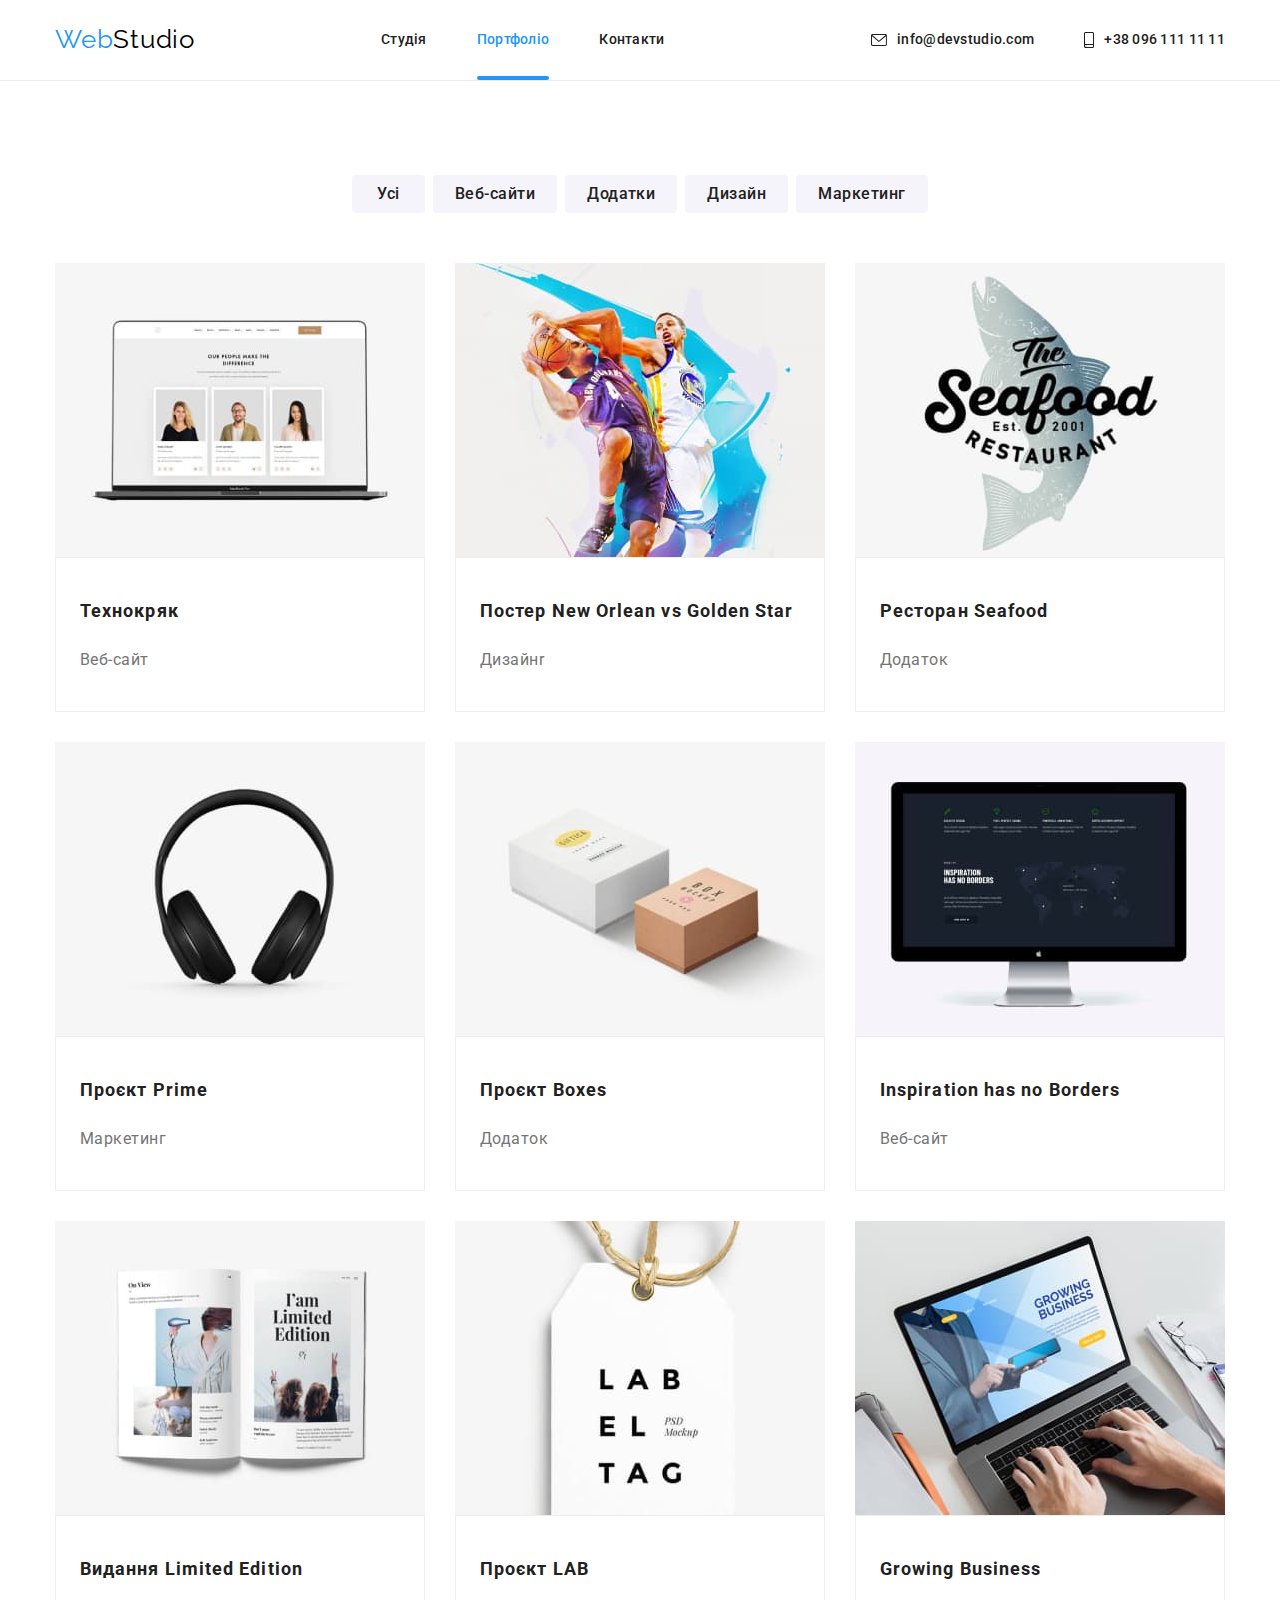
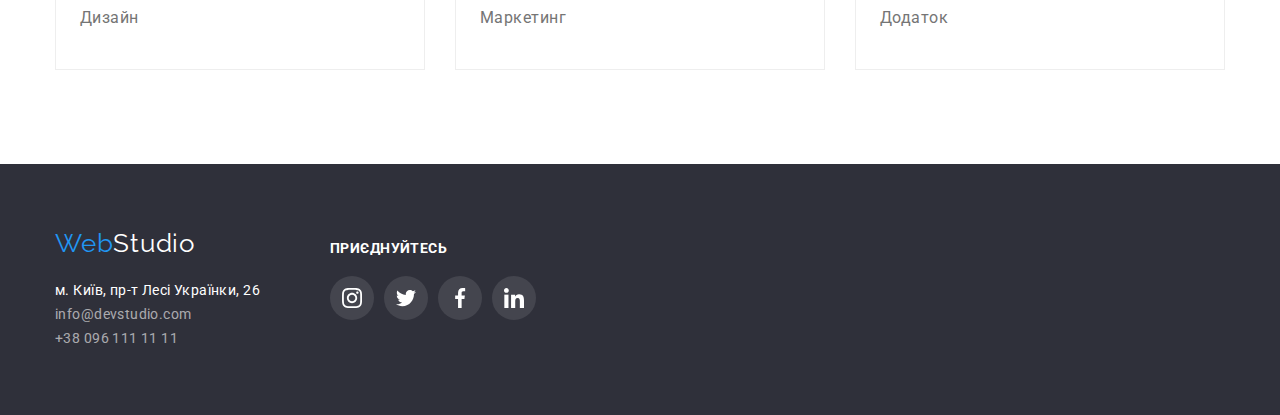
==== commit c20ee5d7: "анимация модалки" ====
--- a/portfolio.html
+++ b/portfolio.html
@@ -18,139 +18,173 @@
   </head>
 
   <body>
-<!--general-->
+    <!--general-->
     <header class="header">
       <div class="container nav">
         <a href="./index.html" class="logo">Web<span class="logo up">Studio</span></a>
         <nav>
-<!--navigation-->
+          <!--navigation-->
           <ul class="nav dot">
             <li class="nav item"><a href="./index.html" class="link">Студія</a></li>
             <li class="nav item"><a href="./portfolio.html" class="link current">Портфоліо</a></li>
             <li class="nav item"><a href="./index.html" class="link">Контакти</a></li>
           </ul>
         </nav>
-<!--contact-->
-       <ul class="contact dot">
+        <!--contact-->
+        <ul class="contact dot">
           <li class="nav item">
             <a href="mailto:info@devstudio.com" class="link contact-icon">
               <svg class="envelope">
-                <use href="./images/icons.svg#icon-envelope"></use>
-              </svg>info@devstudio.com</a>
+                <use href="./images/icons.svg#icon-envelope"></use></svg>
+              info@devstudio.com</a>
           </li>
           <li class="nav item">
             <a href="tel:+380961111111" class="link contact-icon">
               <svg class="smartphone">
-                <use href="./images/icons.svg#icon-smartphone"></use>
-              </svg>+38 096 111 11 11</a>            
+                <use href="./images/icons.svg#icon-smartphone"></use></svg>
+              +38 096 111 11 11</a>
           </li>
         </ul>
       </div>
     </header>
     <main>
-<!--filter-->
+      <!--filter-->
       <section class="section">
         <div class="container">
           <ul class="filter dot">
             <li class="item">
-              <button type="button" class="button-port one">Усі</button></li>
-            <li class="item">
-              <button type="button" class="button-port all">Веб-сайти</button></li>
-            <li class="item">
-              <button type="button" class="button-port all">Додатки</button></li>
-            <li class="item">
-              <button type="button" class="button-port all">Дизайн</button></li>
-            <li class="item">
-              <button type="button" class="button-port all">Маркетинг</button></li>
+              <button type="button" class="button-port one">Усі</button>
+            </li>
+            <li class="item">
+              <button type="button" class="button-port all">Веб-сайти</button>
+            </li>
+            <li class="item">
+              <button type="button" class="button-port all">Додатки</button>
+            </li>
+            <li class="item">
+              <button type="button" class="button-port all">Дизайн</button>
+            </li>
+            <li class="item">
+              <button type="button" class="button-port all">Маркетинг</button>
+            </li>
           </ul>
-<!--content-->
+          <!--content-->
           <ul class="content dot">
-            <li class="content-element">
-              <a href="">
-              <div class="overlay-thumb">
+            <li class="content clik">
+              <a href="" class="overlay-action">
+                <div class="overlay-thumb">
                 <img src="./images/p1.jpg" alt="Технокряк" width="370" />
-              <div class="overlay-port">
-                <p class="overlay-text">
-                Ресурс пропонує комплексні пропозиції з різним рівнем функціоналу та сервісів. Все це дозволить відвідувачу отримати
-                вичерпні відомості про компанію чи приватну особу.
+                <p class="overlay-text">Ресурс пропонує комплексні пропозиції з різним рівнем функціоналу та сервісів. Все
+                  це дозволить відвідувачу отримати вичерпні відомості про компанію чи приватну особу.
                 </p></div>
-              <div class="card-port ">
-                <h2 class="titel-port">Технокряк</h2>
-                <p class="text-port">Веб-сайт</p>
-              </div></div></a>
-              
-            </li>
-            <li class="content-element">
-              <a href="">
-              <div class="overlay-thumb">
+                <div class="card-port">
+                  <h2 class="titel-port">Технокряк</h2>
+                  <p class="text-port">Веб-сайт</p>
+                </div></a>
+            </li>
+            <li class="content clik">
+              <a href="" class="overlay-action">
+                <div class="overlay-thumb">
                 <img src="./images/p2.jpg" alt="Постер New Orlean vs Golden Star" width="370" />
-              <div class="card-port">
-                <h2 class="titel-port">Постер New Orlean vs Golden Star</h2>
-                <p class="text-port">Дизайнr</p>                
-              </div>
-                <div class="overlay-port">
-                  <p class="overlay-text">
-                    Ресурс пропонує комплексні пропозиції з різним рівнем функціоналу та сервісів. Все це дозволить відвідувачу отримати
-                    вичерпні відомості про компанію чи приватну особу.
-                  </p>
-                </div>
-                </div></a>
-            </li>
-            <li class="content-element">
-              <a href="">
-              <img src="./images/p3.jpg" alt="Ресторан Seafood" width="370" />
-              <div class="card-port">
-                <h2 class="titel-port">Ресторан Seafood</h2>
-                <p class="text-port">Додаток</p>
-              </div></a>
-            </li>
-            <li class="content-element">
-              <a href="">
-              <img src="./images/p4.jpg" alt="Проєкт Prime" width="370" />
-              <div class="card-port">
-                <h2 class="titel-port">Проєкт Prime</h2>
-                <p class="text-port">Маркетинг</p>
-              </div></a>
-            </li>
-            <li class="content-element">
-              <a href="">
-              <img src="./images/p5.jpg" alt="Проєкт Boxes" width="370" />
-              <div class="card-port">
-                <h2 class="titel-port">Проєкт Boxes</h2>
-                <p class="text-port">Додаток</p>
-              </div></a>
-            </li>
-            <li class="content-element">
-              <a href="">
-              <img src="./images/p6.jpg" alt="Inspiration has no Borders" width="370" />
-              <div class="card-port">
-                <h2 class="titel-port">Inspiration has no Borders</h2>
-                <p class="text-port">Веб-сайт</p>
-              </div></a>
-            </li>
-            <li class="content-element">
-              <a href="">
-              <img src="./images/p7.jpg" alt="Видання Limited Edition" width="370" />
-              <div class="card-port">
-                <h2 class="titel-port">Видання Limited Edition</h2>
-                <p class="text-port">Дизайн</p>
-              </div></a>
-            </li>
-            <li class="content-element">
-              <a href="">
-              <img src="./images/p8.jpg" alt="Проєкт LAB" width="370" />
-              <div class="card-port">
-                <h2 class="titel-port">Проєкт LAB</h2>
-                <p class="text-port">Маркетинг</p>
-              </div></a>
-            </li>
-            <li class="content-element">
-              <a href="">
-              <img src="./images/p9.jpg" alt="Growing Business" width="370" />
-              <div class="card-port">
-                <h2 class="titel-port">Growing Business</h2>
-                <p class="text-port">Додаток</p>
-              </div></a>
+                <p class="overlay-text">Ресурс пропонує комплексні пропозиції з різним рівнем функціоналу та сервісів. Все
+                  це дозволить відвідувачу отримати вичерпні відомості про компанію чи приватну особу.
+                </p>
+                </div>
+                <div class="card-port">
+                  <h2 class="titel-port">Постер New Orlean vs Golden Star</h2>
+                  <p class="text-port">Дизайнr</p>
+                </div></a>
+            </li>
+            <li class="content clik">
+              <a href="" class="overlay-action">
+                <div class="overlay-thumb">
+                <img src="./images/p3.jpg" alt="Ресторан Seafood" width="370" />
+                <p class="overlay-text">Ресурс пропонує комплексні пропозиції з різним рівнем функціоналу та сервісів. Все
+                  це дозволить відвідувачу отримати вичерпні відомості про компанію чи приватну особу.
+                </p>
+                </div>
+                <div class="card-port">
+                  <h2 class="titel-port">Ресторан Seafood</h2>
+                  <p class="text-port">Додаток</p>
+                </div></a>
+            </li>
+            <li class="content clik">
+              <a href="" class="overlay-action">
+                <div class="overlay-thumb">
+                <img src="./images/p4.jpg" alt="Проєкт Prime" width="370" />
+                <p class="overlay-text">Ресурс пропонує комплексні пропозиції з різним рівнем функціоналу та сервісів. Все
+                  це дозволить відвідувачу отримати вичерпні відомості про компанію чи приватну особу.
+                </p>
+                </div>
+                <div class="card-port">
+                  <h2 class="titel-port">Проєкт Prime</h2>
+                  <p class="text-port">Маркетинг</p>
+                </div></a>
+            </li>
+            <li class="content clik">
+              <a href="" class="overlay-action">
+                <div class="overlay-thumb">
+                <img src="./images/p5.jpg" alt="Проєкт Boxes" width="370" />
+                <p class="overlay-text">Ресурс пропонує комплексні пропозиції з різним рівнем функціоналу та сервісів. Все
+                  це дозволить відвідувачу отримати вичерпні відомості про компанію чи приватну особу.
+                </p>
+                </div>
+                <div class="card-port">
+                  <h2 class="titel-port">Проєкт Boxes</h2>
+                  <p class="text-port">Додаток</p>
+                </div></a>
+            </li>
+            <li class="content clik">
+              <a href="" class="overlay-action">
+                <div class="overlay-thumb">
+                <img src="./images/p6.jpg" alt="Inspiration has no Borders" width="370" />
+                <p class="overlay-text">Ресурс пропонує комплексні пропозиції з різним рівнем функціоналу та сервісів. Все
+                  це дозволить відвідувачу отримати вичерпні відомості про компанію чи приватну особу.
+                </p>
+                </div>
+                <div class="card-port">
+                  <h2 class="titel-port">Inspiration has no Borders</h2>
+                  <p class="text-port">Веб-сайт</p>
+                </div></a>
+            </li>
+            <li class="content clik">
+              <a href="" class="overlay-action">
+                <div class="overlay-thumb">
+                <img src="./images/p7.jpg" alt="Видання Limited Edition" width="370" />
+                <p class="overlay-text">Ресурс пропонує комплексні пропозиції з різним рівнем функціоналу та сервісів. Все
+                  це дозволить відвідувачу отримати вичерпні відомості про компанію чи приватну особу.
+                </p>
+                </div>
+                <div class="card-port">
+                  <h2 class="titel-port">Видання Limited Edition</h2>
+                  <p class="text-port">Дизайн</p>
+                </div></a>
+            </li>
+            <li class="content clik">
+              <a href="" class="overlay-action">
+                <div class="overlay-thumb">
+                <img src="./images/p8.jpg" alt="Проєкт LAB" width="370" />
+                <p class="overlay-text">Ресурс пропонує комплексні пропозиції з різним рівнем функціоналу та сервісів. Все
+                  це дозволить відвідувачу отримати вичерпні відомості про компанію чи приватну особу.
+                </p>
+                </div>
+                <div class="card-port">
+                  <h2 class="titel-port">Проєкт LAB</h2>
+                  <p class="text-port">Маркетинг</p>
+                </div></a>
+            </li>
+            <li class="content clik">
+              <a href="" class="overlay-action">
+                <div class="overlay-thumb">
+                <img src="./images/p9.jpg" alt="Growing Business" width="370" />
+                <p class="overlay-text">Ресурс пропонує комплексні пропозиції з різним рівнем функціоналу та сервісів. Все
+                  це дозволить відвідувачу отримати вичерпні відомості про компанію чи приватну особу.
+                </p>
+                </div>
+                <div class="card-port">
+                  <h2 class="titel-port">Growing Business</h2>
+                  <p class="text-port">Додаток</p>
+                </div></a>
             </li>
           </ul>
         </div>
@@ -161,44 +195,55 @@
       <div class="container">
         <ul class="social dot">
           <li>
-              <a href="./index.html" class="logo">Web<span class="logo down">Studio</span></a>
-                <address>
-                  <ul class="address dot">
-                    <li>
-                      <a href="https://goo.gl/maps/CPtrU1FHBa2aNyZL9" target="_blank"
-                        rel="noopener noreferrer nofollow"
-                        class="address">м. Київ, пр-т Лесі Українки, 26</a></li>
-                    <li><a href="mailto:info@devstudio.com" class="link">info@devstudio.com</a><br/></li>
-                    <li><a href="tel:+380961111111" class="link">+38 096 111 11 11</a></li>
-                  </ul>
-                </address>
+            <a href="./index.html" class="logo">Web<span class="logo down">Studio</span></a>
+            <address>
+              <ul class="address dot">
+                <li>
+                  <a
+                    href="https://goo.gl/maps/CPtrU1FHBa2aNyZL9"
+                    target="_blank"
+                    rel="noopener noreferrer nofollow"
+                    class="address"
+                    >м. Київ, пр-т Лесі Українки, 26</a
+                  >
+                </li>
+                <li>
+                  <a href="mailto:info@devstudio.com" class="link">info@devstudio.com</a><br />
+                </li>
+                <li><a href="tel:+380961111111" class="link">+38 096 111 11 11</a></li>
+              </ul>
+            </address>
           </li>
           <li>
             <ul class="clear dot">
               <li><p class="compound">приєднуйтесь</p></li>
               <li>
-                  <ul class="social-footer dot">
-                    <li><a href="" class="a-footer">
-                      <svg class="icon-footer">
-                        <use href="./images/icons.svg#icon-instagram"></use>
-                      </svg></a>
-                    </li>
-                    <li><a href="" class="a-footer">
-                        <svg class="icon-footer">
-                          <use href="./images/icons.svg#icon-twitter"></use>
-                        </svg></a>
-                    </li>
-                    <li><a href="" class="a-footer">
-                        <svg class="icon-footer">
-                          <use href="./images/icons.svg#icon-facebook"></use>
-                        </svg></a>
-                    </li>
-                    <li><a href="" class="a-footer">
-                        <svg class="icon-footer">
-                          <use href="./images/icons.svg#icon-linkedin"></use>
-                        </svg></a>
-                    </li>
-                  </ul>
+                <ul class="social-footer dot">
+                  <li>
+                    <a href="" class="a-footer">
+                      <svg class="icon-footer">
+                        <use href="./images/icons.svg#icon-instagram"></use></svg>
+                    </a>
+                  </li>
+                  <li>
+                    <a href="" class="a-footer">
+                      <svg class="icon-footer">
+                        <use href="./images/icons.svg#icon-twitter"></use></svg>
+                    </a>
+                  </li>
+                  <li>
+                    <a href="" class="a-footer">
+                      <svg class="icon-footer">
+                        <use href="./images/icons.svg#icon-facebook"></use></svg>
+                    </a>
+                  </li>
+                  <li>
+                    <a href="" class="a-footer">
+                      <svg class="icon-footer">
+                        <use href="./images/icons.svg#icon-linkedin"></use></svg>
+                    </a>
+                  </li>
+                </ul>
               </li>
             </ul>
           </li>
--- a/css/style.css
+++ b/css/style.css
@@ -25,7 +25,7 @@
   --color-shadow-port: 0px 3px 1px rgba(0, 0, 0, 0.1), 0px 1px 2px rgba(0, 0, 0, 0.08),
     0px 2px 2px rgba(0, 0, 0, 0.12);
   --color-backdrop: rgba(0, 0, 0, 0.2);
-  --transition-duration: 250ms;
+  --transition-duration: 1250ms;
   --transition-timing: cubic-bezier(0.4, 0, 0.2, 1);
 }
 
@@ -340,6 +340,7 @@
   margin-left: 30px;
   box-shadow: var(--color-comand-shadow);
   border-radius: 0px 0px 4px 4px;
+  background-color: var(--background-general);
 }
 .comand .fotoline {
   margin-bottom: 30px;
@@ -385,11 +386,10 @@
   padding: 0;
   margin: 0 auto;
 
-  background-color: var(--background-general);
   color: var(--color-border-klient);
 
   transition: background-color var(--transition-timing) var(--transition-duration),
-    color var(--transition-timing) var(--transition-duration);
+              color var(--transition-timing) var(--transition-duration);
 }
 .icon-card {
   width: 20px;
@@ -537,15 +537,13 @@
   padding: 0;
   gap: 30px;
 }
-.content-element {
-  border-bottom: 1px solid var(--color-border-portfolio);
-}
-.content-element:hover,
-.content-element:focus {
+.content.clik:hover,
+.content.clik:focus {
   box-shadow: 0px 1px 3px rgba(0, 0, 0, 0.12), 0px 1px 1px rgba(0, 0, 0, 0.14),
     0px 2px 1px rgba(0, 0, 0, 0.2);
 }
 .card-port {
+  border: 1px solid var(--color-border-portfolio);
   padding: 20px 24px;
 }
 .content .titel-port {
@@ -564,36 +562,41 @@
 }
 
 /* overlay portfolio*/
+
+.overlay-action {
+  text-decoration: none; 
+}
 .overlay-thumb {
   position: relative;
-}
-.overlay-port {
+  overflow: hidden;
+}
+.overlay-text {
   position: absolute;
   opacity: 0;
   top: 0;
   left: 0;
   width: 100%;
   height: 100%;
-  margin: 0;
-  padding: 0;
+
   transform: translateY(100%);
-  transition: transform 250ms var(--transition-timing);
+  transition: transform var(--transition-timing) var(--transition-duration);
 
   background-color: var(--color-overlay-portfolio);
-}
-.overlay-text {
+
   font-size: 18px;
   line-height: 1.556;
   letter-spacing: 0.03em;
   padding: 63px 24px;
   margin: 0;
+  text-decoration: none;
   color: var(--color-label);
 }
-.overlay-port:hover,
-.overlay-port:focus {
+.overlay-action:hover .overlay-text,
+.overlay-action:focus .overlay-text {
+  opacity: 1;
   transform: translateY(0);
-  opacity: 1;
-}
+}
+
 
 /* modal window */
 .backdrop {
@@ -603,6 +606,11 @@
   width: 100%;
   height: 100%;
   background-color: var(--color-backdrop);
+  transition: visibility 1250ms cubic-bezier(0.4, 0, 0.2, 1),
+              opacity 1250ms cubic-bezier(0.4, 0, 0.2, 1);
+}
+.backdrop.is-hidden.backdrop {
+  opacity: 1;
 }
 .backdrop.is-hidden {
   visibility: hidden;
@@ -613,12 +621,19 @@
   position: absolute;
   top: 50%;
   left: 50%;
-  transform: translate(-50%, -50%);
+  transform: translate(-50%, -50%) scale(1);
   width: 528px;
   height: 581px;
   background-color: var(--background-general);
   padding: 0;
   margin: 0;
+  transition: transform 1250ms cubic-bezier(0.4, 0, 0.2, 1);
+}
+.backdrop.is-hidden.modal {
+  position: absolute;
+  top: 50%;
+  left: 50%;
+  transform: translate(-50%, -50%) scale(0);
 }
 .close-posicion {
   display: flex;
@@ -634,6 +649,7 @@
   border-radius: 50%;
   border: 1px solid rgba(0, 0, 0, 0.1);
   width: 30px;
+  cursor: pointer;
   height: 30px;
   padding: 0;
   margin: 0;
@@ -642,8 +658,8 @@
   background-color: var(--background-general);
 }
 .icon-modal {
-  width: 11px;
-  height: 11px;
+  width: 18px;
+  height: 18px;
   fill: currentColor;
   align-items: center;
 }
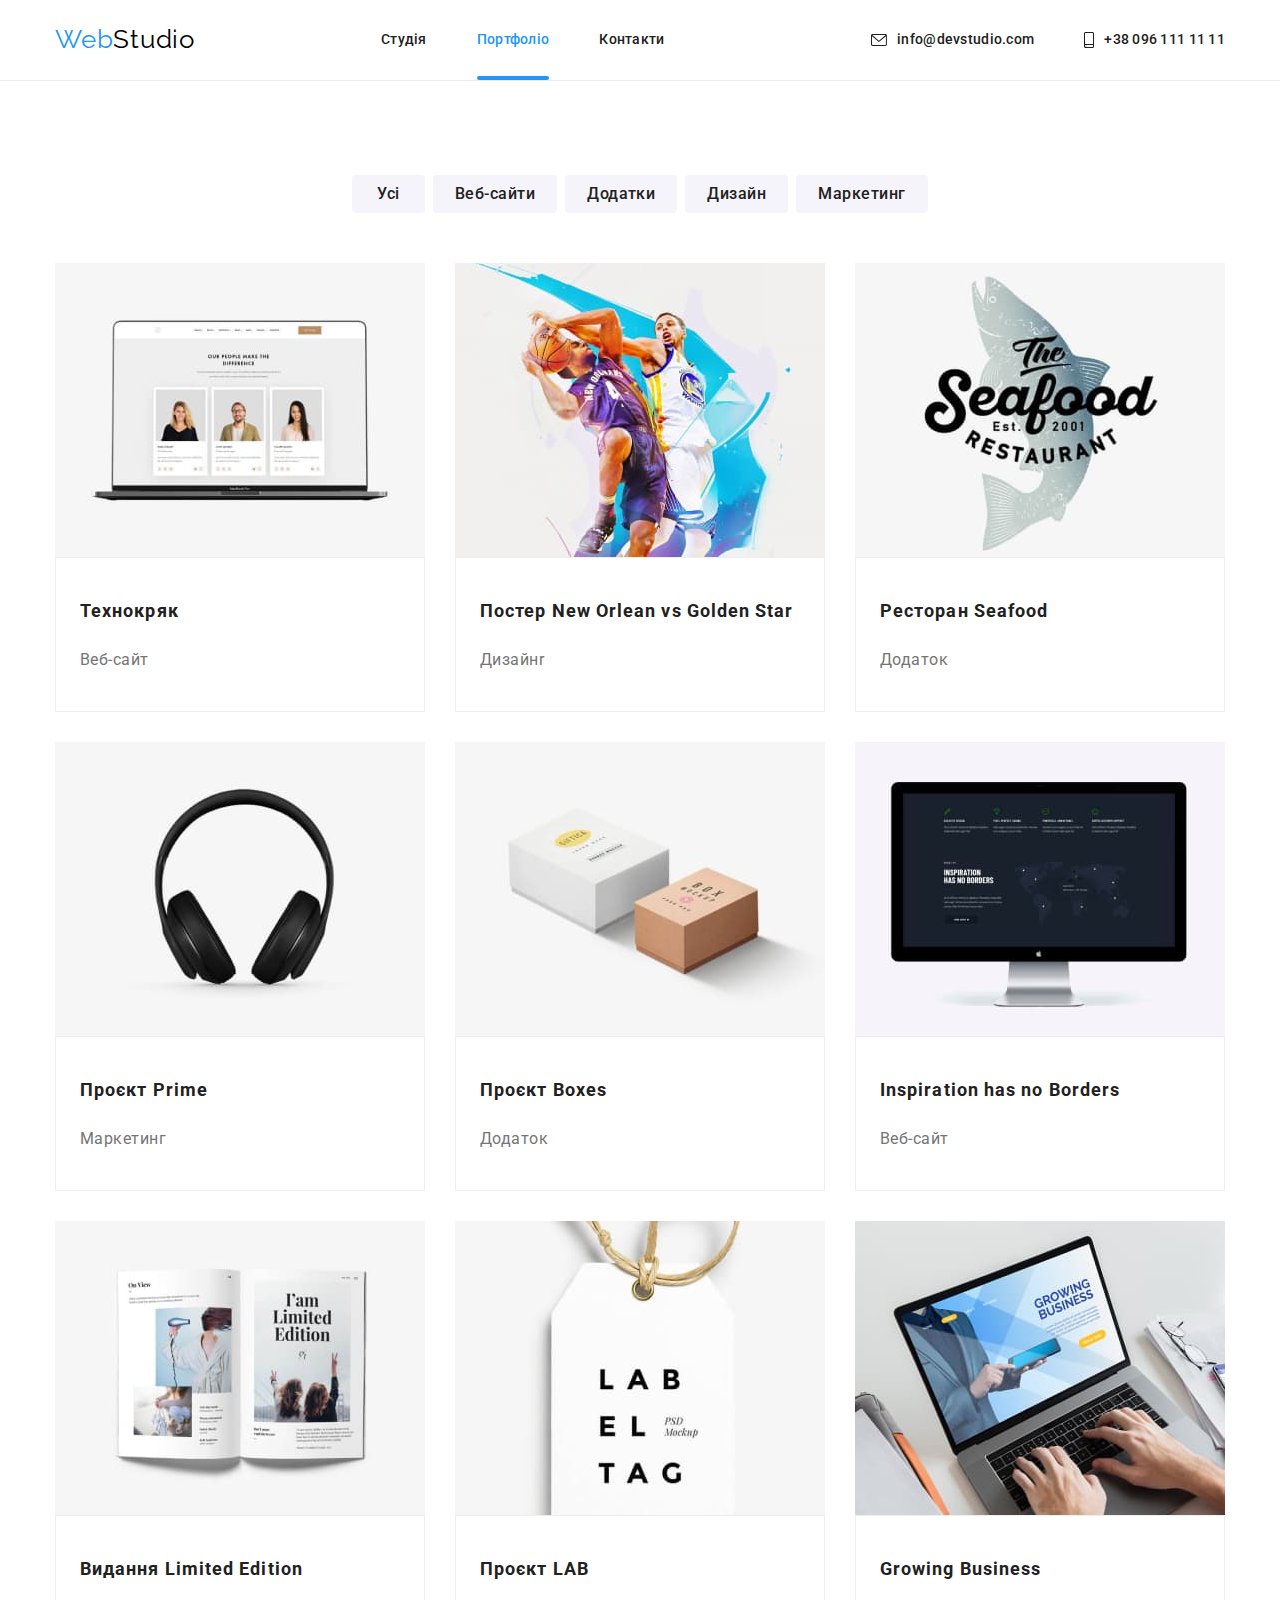
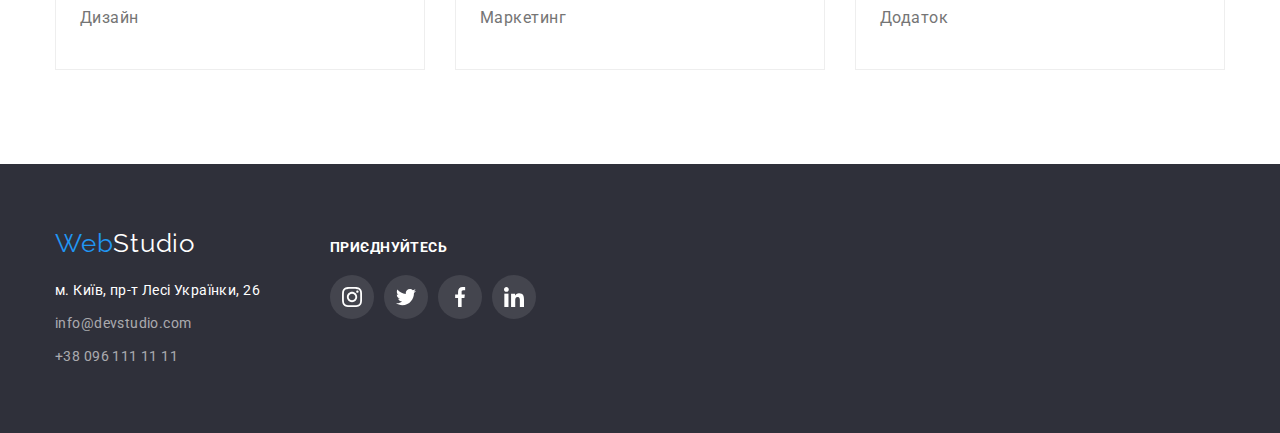
==== commit f0321b41: "дз-5 справления замечаний 22-12-15" ====
--- a/portfolio.html
+++ b/portfolio.html
@@ -192,62 +192,45 @@
     </main>
 <!--finish-->
     <footer class="footer">
-      <div class="container">
-        <ul class="social dot">
-          <li>
-            <a href="./index.html" class="logo">Web<span class="logo down">Studio</span></a>
-            <address>
-              <ul class="address dot">
-                <li>
-                  <a
-                    href="https://goo.gl/maps/CPtrU1FHBa2aNyZL9"
-                    target="_blank"
-                    rel="noopener noreferrer nofollow"
-                    class="address"
-                    >м. Київ, пр-т Лесі Українки, 26</a
-                  >
-                </li>
-                <li>
-                  <a href="mailto:info@devstudio.com" class="link">info@devstudio.com</a><br />
-                </li>
-                <li><a href="tel:+380961111111" class="link">+38 096 111 11 11</a></li>
-              </ul>
-            </address>
-          </li>
-          <li>
-            <ul class="clear dot">
-              <li><p class="compound">приєднуйтесь</p></li>
+      <div class="container social-contact">
+        <div class="footer-contact">
+          <a href="./index.html" class="logo">Web<span class="logo down">Studio</span></a>
+          <address>
+            <ul class="address dot">
               <li>
-                <ul class="social-footer dot">
-                  <li>
-                    <a href="" class="a-footer">
-                      <svg class="icon-footer">
-                        <use href="./images/icons.svg#icon-instagram"></use></svg>
-                    </a>
-                  </li>
-                  <li>
-                    <a href="" class="a-footer">
-                      <svg class="icon-footer">
-                        <use href="./images/icons.svg#icon-twitter"></use></svg>
-                    </a>
-                  </li>
-                  <li>
-                    <a href="" class="a-footer">
-                      <svg class="icon-footer">
-                        <use href="./images/icons.svg#icon-facebook"></use></svg>
-                    </a>
-                  </li>
-                  <li>
-                    <a href="" class="a-footer">
-                      <svg class="icon-footer">
-                        <use href="./images/icons.svg#icon-linkedin"></use></svg>
-                    </a>
-                  </li>
-                </ul>
+                <a href="https://goo.gl/maps/CPtrU1FHBa2aNyZL9" target="_blank" rel="noopener noreferrer nofollow"
+                  class="address">м. Київ, пр-т Лесі Українки, 26</a>
               </li>
+              <li><a href="mailto:info@devstudio.com" class="link">info@devstudio.com</a></li>
+              <li><a href="tel:+380961111111" class="link">+38 096 111 11 11</a></li>
             </ul>
-          </li>
-        </ul>
+          </address>
+        </div>
+        <div>
+          <p class="compound">приєднуйтесь</p>
+          <ul class="footer-social dot">
+            <li><a href="" class="a-footer">
+                <svg class="icon-footer">
+                  <use href="./images/icons.svg#icon-instagram"></use>
+                </svg></a>
+            </li>
+            <li><a href="" class="a-footer">
+                <svg class="icon-footer">
+                  <use href="./images/icons.svg#icon-twitter"></use>
+                </svg></a>
+            </li>
+            <li><a href="" class="a-footer">
+                <svg class="icon-footer">
+                  <use href="./images/icons.svg#icon-facebook"></use>
+                </svg></a>
+            </li>
+            <li><a href="" class="a-footer">
+                <svg class="icon-footer">
+                  <use href="./images/icons.svg#icon-linkedin"></use>
+                </svg></a>
+            </li>
+          </ul>
+        </div>
       </div>
     </footer>
   </body>
--- a/css/style.css
+++ b/css/style.css
@@ -306,23 +306,26 @@
   position: relative;
 }
 .label {
-  margin: 0;
-  padding: 0;
+  display: flex;
+  justify-content: center;
+  align-items: center;
+
   width: 370px;
   height: 70px;
   background-color: var(--background-label);
   position: absolute;
   bottom: 0;
+  margin: 0;
+  padding: 0;
 }
 .label-text {
   color: var(--color-label);
   font-weight: 700;
   font-size: 14px;
   line-height: 1.14;
-  text-align: center;
   letter-spacing: 0.03em;
   text-transform: uppercase;
-  padding: 27px 0;
+  padding: 0;
   margin: 0;
 }
 
@@ -411,23 +414,22 @@
   padding: 0;
   list-style: none;
 }
-.klient-line {
-  padding: 0;
-  border: none;
-}
-.klient-icon {
+.klient .icon {
   width: 170px;
   height: 92px;
   border: 1px solid var(--color-border-klient);
   border-radius: 4px;
-  fill: var(--color-border-klient);
-
-  transition: fill var(--transition-timing) var(--transition-duration),
-    border var(--transition-timing) var(--transition-duration);
-}
-.klient-icon:hover,
-.klient-line:focus {
-  fill: var(--color-link);
+  color: var(--color-border-klient);
+
+  transition: color var(--transition-timing) var(--transition-duration),
+              border var(--transition-timing) var(--transition-duration); 
+}
+.icon-klient {
+  fill: currentColor;
+}
+.klient .icon:hover,
+.klient .icon:focus {
+  color: var(--color-link);
   border: 1px solid var(--color-link);
 }
 
@@ -439,7 +441,6 @@
 }
 .address {
   margin: 20px 0 0 0;
-  align-items: center;
 
   color: var(--color-slogan);
 
@@ -450,6 +451,7 @@
   text-decoration: none;
 }
 .address .link {
+  display: block;
   margin: 9px 0 0 0;
 
   color: var(--color-slogan);
@@ -466,17 +468,19 @@
 .address .link:focus {
   color: var(--color-link);
 }
-.social {
-  display: flex;
-  margin: 0;
-  padding: 0;
-}
-.clear {
-  margin: 0;
-  padding: 0;
+.social-contact {
+  display: flex;
+  align-items: baseline;
+}
+.footer-contact {
+  display: block;
+  margin-right: 70px;
+}
+.social-compound {
+  padding-top: 12px;
 }
 .compound {
-  margin: 12px 0 20px 70px;
+  margin:0;
   padding: 0;
   font-weight: 700;
   font-size: 14px;
@@ -485,12 +489,10 @@
   text-transform: uppercase;
   color: var(--background-general);
 }
-.social-footer {
-  display: flex;
-  justify-content: right;
+.footer-social {
+  display: flex;
   gap: 10px;
-  margin: 0 0 0 70px;
-  padding: 0;
+  margin: 20px 0 0 0;
 }
 .a-footer {
   display: flex;
@@ -506,8 +508,9 @@
 
   color: var(--color-slogan);
   background-color: var(--color-icon-footer);
+
   transition: background-color var(--transition-timing) var(--transition-duration),
-    color var(--transition-timing) var(--transition-duration);
+              color var(--transition-timing) var(--transition-duration);
 }
 .icon-footer {
   width: 20px;
@@ -605,12 +608,10 @@
   top: 0px;
   width: 100%;
   height: 100%;
+  opacity: 1;
   background-color: var(--color-backdrop);
-  transition: visibility 1250ms cubic-bezier(0.4, 0, 0.2, 1),
-              opacity 1250ms cubic-bezier(0.4, 0, 0.2, 1);
-}
-.backdrop.is-hidden.backdrop {
-  opacity: 1;
+  transition: opacity var(--transition-timing) var(--transition-duration),
+              visibility var(--transition-timing) var(--transition-duration);
 }
 .backdrop.is-hidden {
   visibility: hidden;
@@ -627,19 +628,18 @@
   background-color: var(--background-general);
   padding: 0;
   margin: 0;
-  transition: transform 1250ms cubic-bezier(0.4, 0, 0.2, 1);
-}
-.backdrop.is-hidden.modal {
+  transition: transform var(--transition-timing) var(--transition-duration);
+}
+.backdrop.is-hidden .modal {
   position: absolute;
   top: 50%;
   left: 50%;
   transform: translate(-50%, -50%) scale(0);
 }
 .close-posicion {
-  display: flex;
-  margin: 8px;
-  justify-content: right;
-  list-style: none;
+  position: absolute;
+  top: 8px;
+  right: 8px;
 }
 .close-modal {
   display: flex;
